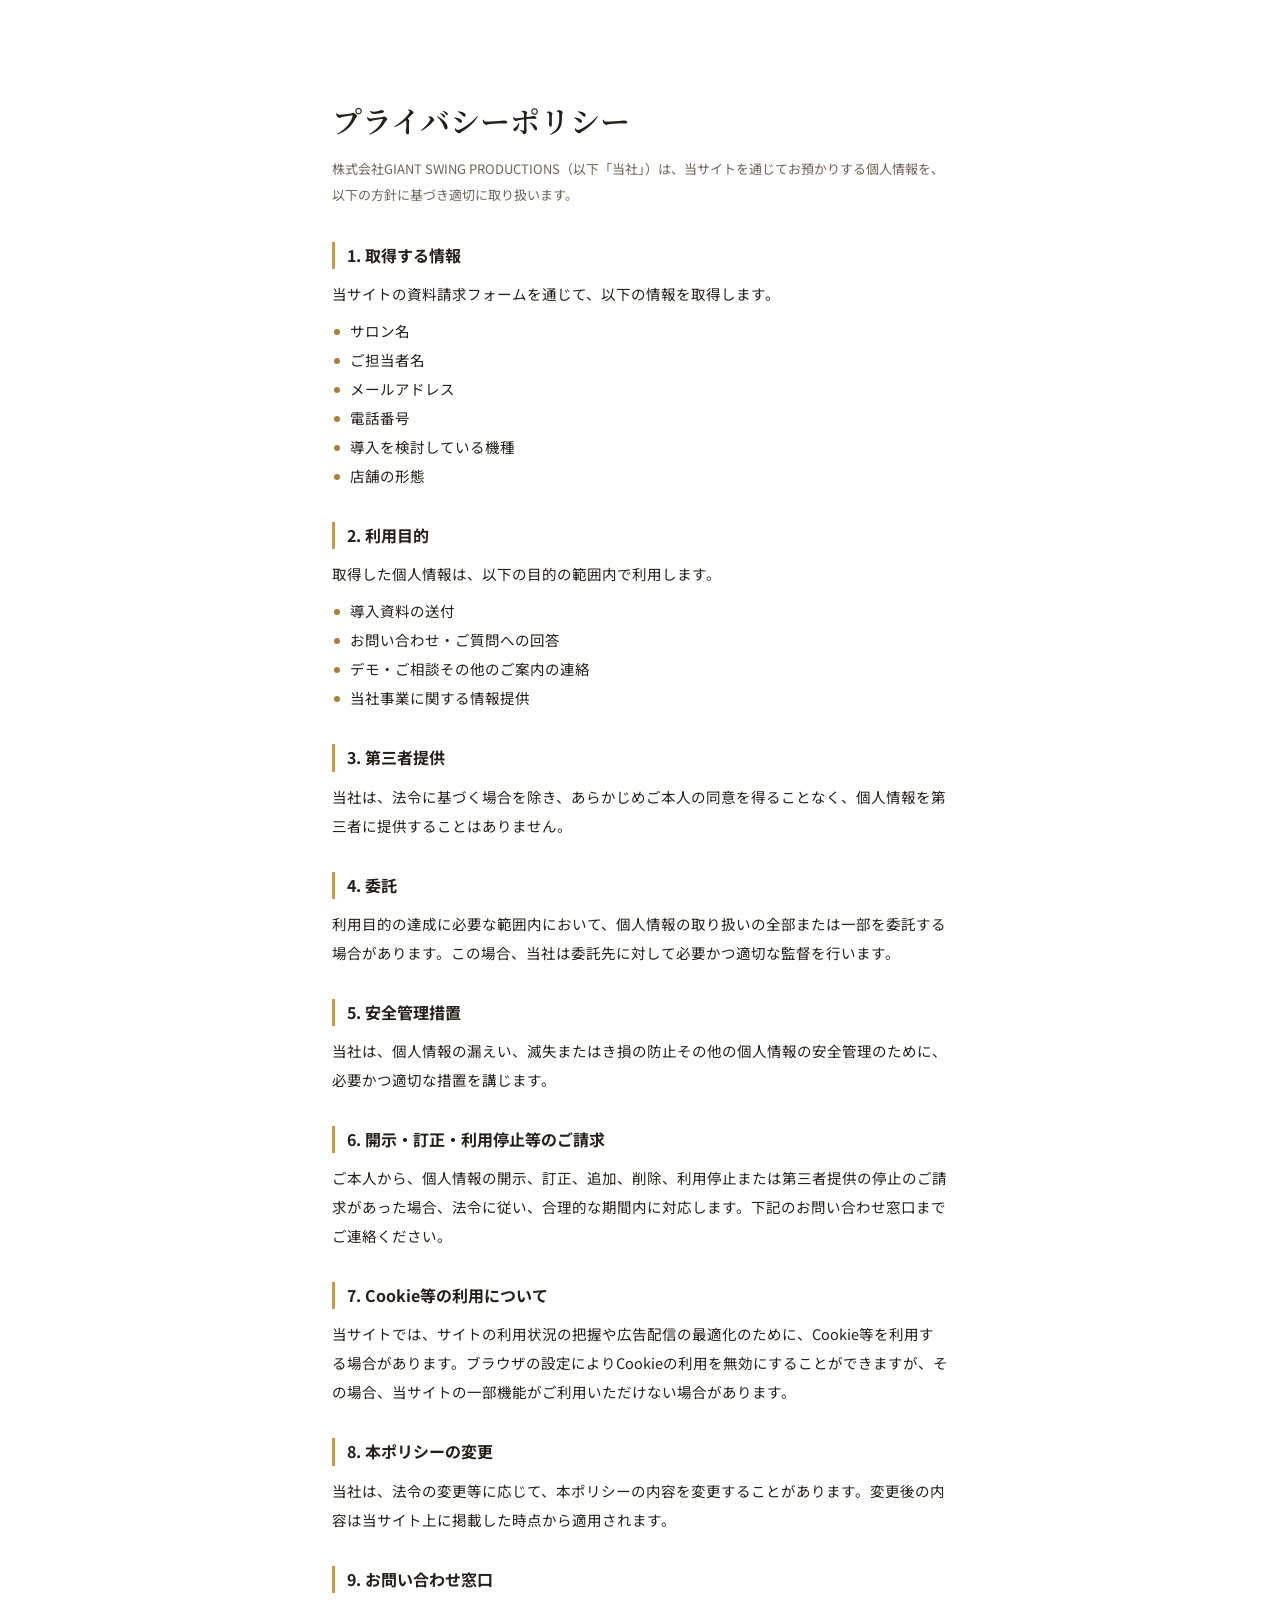
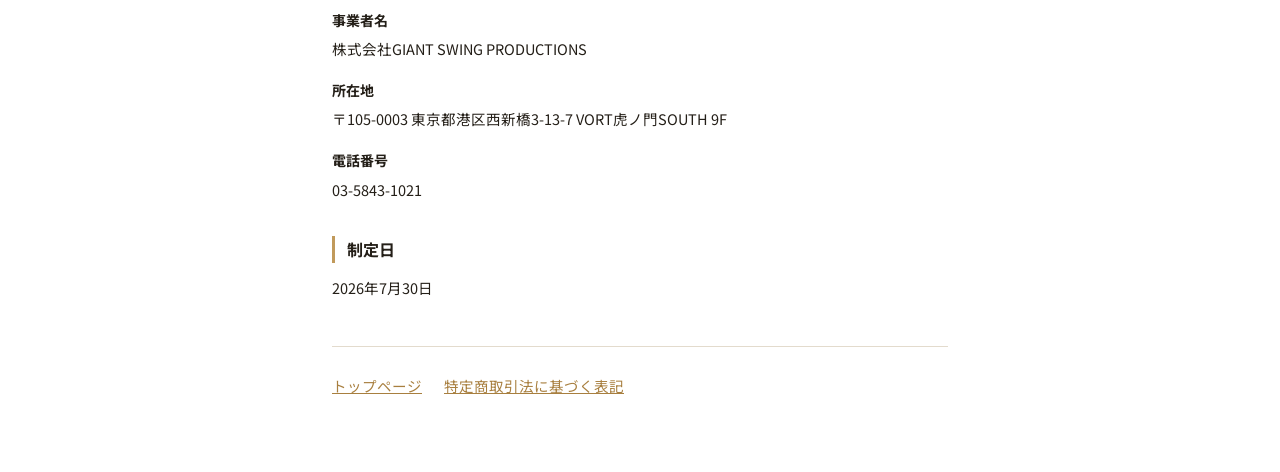
==== privacy.html @ 870376a2 "美容マシン0円レンタル 導入サロン募集LP 初版 - 最新フェイスマシン / FREEZEWAVE の2機種を1本のLPで紹介 - CTA: 資料請求フォーム(サロン名/担当者名/メール/電話/導入希" ====
<!DOCTYPE html>
<html lang="ja">
<head>
<meta charset="UTF-8">
<meta name="viewport" content="width=device-width, initial-scale=1.0">
<!-- Google Tag Manager -->
<script>(function(w,d,s,l,i){w[l]=w[l]||[];w[l].push({'gtm.start':
new Date().getTime(),event:'gtm.js'});var f=d.getElementsByTagName(s)[0],
j=d.createElement(s),dl=l!='dataLayer'?'&l='+l:'';j.async=true;j.src=
'https://www.googletagmanager.com/gtm.js?id='+i+dl;f.parentNode.insertBefore(j,f);
})(window,document,'script','dataLayer','GTM-NTWC288X');</script>
<!-- End Google Tag Manager -->
<title>プライバシーポリシー｜美容マシン 導入サロン募集</title>
<meta name="robots" content="noindex, nofollow">
<link rel="preconnect" href="https://fonts.googleapis.com">
<link rel="preconnect" href="https://fonts.gstatic.com" crossorigin>
<link href="https://fonts.googleapis.com/css2?family=Noto+Sans+JP:wght@400;500;700&family=Noto+Serif+JP:wght@500;600&display=swap" rel="stylesheet">
<link rel="stylesheet" href="css/style.css">
</head>
<body class="page-body">
<!-- Google Tag Manager (noscript) -->
<noscript><iframe src="https://www.googletagmanager.com/ns.html?id=GTM-NTWC288X"
height="0" width="0" style="display:none;visibility:hidden"></iframe></noscript>
<!-- End Google Tag Manager (noscript) -->

<main class="doc-page">
  <div class="container">
    <h1>プライバシーポリシー</h1>
    <p class="doc-page__note">株式会社GIANT SWING PRODUCTIONS（以下「当社」）は、当サイトを通じてお預かりする個人情報を、以下の方針に基づき適切に取り扱います。</p>

    <h2>1. 取得する情報</h2>
    <p>当サイトの資料請求フォームを通じて、以下の情報を取得します。</p>
    <ul>
      <li>サロン名</li>
      <li>ご担当者名</li>
      <li>メールアドレス</li>
      <li>電話番号</li>
      <li>導入を検討している機種</li>
      <li>店舗の形態</li>
    </ul>

    <h2>2. 利用目的</h2>
    <p>取得した個人情報は、以下の目的の範囲内で利用します。</p>
    <ul>
      <li>導入資料の送付</li>
      <li>お問い合わせ・ご質問への回答</li>
      <li>デモ・ご相談その他のご案内の連絡</li>
      <li>当社事業に関する情報提供</li>
    </ul>

    <h2>3. 第三者提供</h2>
    <p>当社は、法令に基づく場合を除き、あらかじめご本人の同意を得ることなく、個人情報を第三者に提供することはありません。</p>

    <h2>4. 委託</h2>
    <p>利用目的の達成に必要な範囲内において、個人情報の取り扱いの全部または一部を委託する場合があります。この場合、当社は委託先に対して必要かつ適切な監督を行います。</p>

    <h2>5. 安全管理措置</h2>
    <p>当社は、個人情報の漏えい、滅失またはき損の防止その他の個人情報の安全管理のために、必要かつ適切な措置を講じます。</p>

    <h2>6. 開示・訂正・利用停止等のご請求</h2>
    <p>ご本人から、個人情報の開示、訂正、追加、削除、利用停止または第三者提供の停止のご請求があった場合、法令に従い、合理的な期間内に対応します。下記のお問い合わせ窓口までご連絡ください。</p>

    <h2>7. Cookie等の利用について</h2>
    <p>当サイトでは、サイトの利用状況の把握や広告配信の最適化のために、Cookie等を利用する場合があります。ブラウザの設定によりCookieの利用を無効にすることができますが、その場合、当サイトの一部機能がご利用いただけない場合があります。</p>

    <h2>8. 本ポリシーの変更</h2>
    <p>当社は、法令の変更等に応じて、本ポリシーの内容を変更することがあります。変更後の内容は当サイト上に掲載した時点から適用されます。</p>

    <h2>9. お問い合わせ窓口</h2>
    <dl>
      <dt>事業者名</dt>
      <dd>株式会社GIANT SWING PRODUCTIONS</dd>
      <dt>所在地</dt>
      <dd>〒105-0003 東京都港区西新橋3-13-7 VORT虎ノ門SOUTH 9F</dd>
      <dt>電話番号</dt>
      <dd>03-5843-1021</dd>
    </dl>

    <h2>制定日</h2>
    <p>2026年7月30日</p>

    <p class="doc-links">
      <a href="index.html">トップページ</a>
      <a href="legal.html">特定商取引法に基づく表記</a>
    </p>
  </div>
</main>

</body>
</html>
---- css/style.css ----
/* ==========================================================
   OHAKO ビューティーリゾート 施設オーナー募集LP
   カラー: 黒(炭) × 木 × 金
   方針: 数字で煽らず、仕組み(プロセス)で信用を取る
   ========================================================== */
:root {
  --ink: #241f18;
  --ink-weak: #6d6458;
  --dark: #14110c;
  --dark-2: #1e1a13;
  --dark-3: #2a241a;
  --cream: #f6f1e8;
  --paper: #fbf9f5;
  --white: #ffffff;
  --gold: #c19a5b;
  --gold-light: #d9bc86;
  --gold-deep: #a87f3f;
  --line-green: #06c755;
  --line-green-dark: #05b34c;
  --serif: "Noto Serif JP", serif;
  --sans: "Noto Sans JP", sans-serif;
}

* { margin: 0; padding: 0; box-sizing: border-box; }
html { scroll-behavior: smooth; }
body {
  font-family: var(--sans);
  font-size: 16px;
  line-height: 1.95;
  color: var(--ink);
  background: var(--white);
  -webkit-font-smoothing: antialiased;
  overflow-x: hidden;
  padding-bottom: 78px; /* 追従CTA分 */
}
/* height:auto は必須。width/height属性を持つ画像が縦に引き伸ばされるのを防ぐ */
img { max-width: 100%; height: auto; display: block; }
a { color: inherit; text-decoration: none; }
ul, ol { list-style: none; }
table { border-collapse: collapse; width: 100%; }

.container { max-width: 660px; margin: 0 auto; padding: 0 22px; }
.container--wide { max-width: 1080px; }

/* 改行制御 */
.pc { display: none; }
.sp { display: inline; }

/* ---------- スクロールアニメーション ---------- */
.reveal {
  opacity: 0;
  transform: translateY(24px);
  transition: opacity .8s ease, transform .8s ease;
}
.reveal.is-visible { opacity: 1; transform: translateY(0); }
@media (prefers-reduced-motion: reduce) {
  .reveal { opacity: 1; transform: none; transition: none; }
  html { scroll-behavior: auto; }
}

/* ---------- 共通: セクション ---------- */
.sec { padding: 72px 0; background: var(--white); }
.sec--cream { background: var(--cream); }
.sec--paper { background: var(--paper); }
.sec--dark { background: var(--dark); color: #efe9df; }
.sec--dark2 { background: var(--dark-2); color: #efe9df; }

.sec__eyebrow {
  font-size: 11px;
  letter-spacing: .3em;
  color: var(--gold-deep);
  font-weight: 700;
  margin-bottom: 14px;
}
.sec--dark .sec__eyebrow,
.sec--dark2 .sec__eyebrow { color: var(--gold); }

.sec__title {
  font-family: var(--serif);
  font-size: 26px;
  font-weight: 600;
  line-height: 1.6;
  letter-spacing: .03em;
  margin-bottom: 28px;
}
.sec__title em { font-style: normal; color: var(--gold-deep); }
.sec--dark .sec__title em,
.sec--dark2 .sec__title em { color: var(--gold); }

.sec__lead { font-size: 16px; line-height: 2.05; margin-bottom: 26px; }
.sec__lead + .sec__lead { margin-top: -10px; }
.lead-strong { font-weight: 700; }

/* ==========================================================
   FV
   ========================================================== */
.fv {
  position: relative;
  min-height: 100svh;
  display: flex;
  align-items: center;
  padding: 72px 0 96px;
  background: #0d0b08;
  overflow: hidden;
}
.fv__bg {
  position: absolute; inset: 0;
  background: url("../img/fv-goemon-dusk.jpg") center/cover no-repeat;
  opacity: .62;
}
.fv__scrim {
  position: absolute; inset: 0;
  background:
    linear-gradient(180deg, rgba(10,8,6,.8) 0%, rgba(10,8,6,.42) 40%, rgba(10,8,6,.92) 100%);
}
.fv__inner { position: relative; z-index: 2; color: #fff; }

.fv__brand {
  font-size: 10.5px;
  letter-spacing: .22em;
  color: var(--gold);
  font-weight: 700;
  margin-bottom: 20px;
}
.fv__brand span {
  display: inline-block;
  border-left: 1px solid rgba(193,154,91,.5);
  margin-left: 10px;
  padding-left: 10px;
  color: #e8e0d3;
  letter-spacing: .18em;
}
.fv__catch {
  font-family: var(--serif);
  font-size: 25px;
  font-weight: 600;
  line-height: 1.62;
  letter-spacing: 0;
  text-shadow: 0 2px 18px rgba(0,0,0,.55);
}
.fv__catch span { display: block; }
.fv__zero {
  margin-top: 16px;
  font-family: var(--serif);
  font-size: 21px;
  font-weight: 600;
  line-height: 1.62;
  letter-spacing: 0;
  color: var(--gold);
  text-shadow: 0 2px 18px rgba(0,0,0,.55);
}
.fv__zero strong { font-size: 1.26em; letter-spacing: .01em; }
.fv__sub {
  margin-top: 18px;
  padding-top: 18px;
  border-top: 1px solid rgba(255,255,255,.22);
  font-size: 16px;
  font-weight: 700;
  line-height: 1.8;
}
.fv__badges {
  display: flex;
  flex-wrap: wrap;
  gap: 7px;
  margin-top: 18px;
}
.fv__badges li {
  font-size: 11.5px;
  letter-spacing: .02em;
  padding: 6px 12px;
  border: 1px solid rgba(193,154,91,.55);
  border-radius: 999px;
  color: #f0e8da;
  background: rgba(0,0,0,.28);
}
.fv__cta { margin-top: 24px; }

/* ==========================================================
   CTAボタン
   ========================================================== */
.cta-btn {
  display: block;
  width: 100%;
  max-width: 460px;
  margin: 0 auto;
  padding: 19px 20px;
  border: none;
  border-radius: 6px;
  background: linear-gradient(135deg, #c9a266 0%, #a87f3f 100%);
  color: #fff;
  font-family: var(--sans);
  font-size: 17px;
  font-weight: 700;
  line-height: 1.5;
  letter-spacing: .04em;
  text-align: center;
  cursor: pointer;
  box-shadow: 0 8px 22px rgba(0,0,0,.28);
  transition: transform .2s ease, box-shadow .2s ease;
}
.cta-btn:hover { transform: translateY(-2px); box-shadow: 0 12px 28px rgba(0,0,0,.34); }
.cta-btn__note {
  display: block;
  margin-top: 8px;
  font-size: 12px;
  font-weight: 500;
  letter-spacing: .02em;
  opacity: .92;
}
.cta-caption {
  max-width: 460px;
  margin: 12px auto 0;
  font-size: 12.5px;
  line-height: 1.8;
  text-align: center;
  color: var(--ink-weak);
}
.sec--dark .cta-caption,
.sec--dark2 .cta-caption,
.fv .cta-caption { color: #c8bfb0; }

/* ---------- 追従CTA ---------- */
.sticky-cta {
  position: fixed;
  left: 0; right: 0; bottom: 0;
  z-index: 90;
  background: rgba(20,17,12,.96);
  border-top: 1px solid rgba(193,154,91,.4);
  padding: 10px 16px 12px;
  backdrop-filter: blur(6px);
}
.sticky-cta__text {
  font-size: 11.5px;
  letter-spacing: .04em;
  text-align: center;
  color: var(--gold);
  margin-bottom: 7px;
  font-weight: 700;
}
.sticky-cta .cta-btn { padding: 14px 16px; font-size: 15.5px; max-width: 420px; }

/* ==========================================================
   Sec.2 事業概要
   ========================================================== */
.ov__title {
  font-family: var(--serif);
  font-size: 32px;
  font-weight: 600;
  line-height: 1.5;
  letter-spacing: 0;
  margin-bottom: 18px;
}
.ov__title em { font-style: normal; color: var(--gold-deep); }
.ov__lead {
  font-size: 16px;
  line-height: 2;
  margin-bottom: 30px;
}
.ov__lead strong {
  font-weight: 700;
  box-shadow: inset 0 -.5em 0 rgba(193,154,91,.26);
}

/* 収益2本立ての図解 */
.ov__revenue {
  display: grid;
  grid-template-columns: 1fr;
  gap: 0;
  margin-bottom: 30px;
}
.ov__rev {
  background: var(--white);
  border: 1px solid rgba(193,154,91,.45);
  border-radius: 8px;
  padding: 22px 20px;
  text-align: center;
}
.ov__rev-tag {
  display: inline-block;
  font-size: 10.5px;
  font-weight: 700;
  letter-spacing: .18em;
  color: #fff;
  background: var(--gold-deep);
  border-radius: 3px;
  padding: 3px 10px;
  margin-bottom: 12px;
}
.ov__rev-name {
  font-family: var(--serif);
  font-size: 27px;
  font-weight: 600;
  line-height: 1.35;
  margin-bottom: 6px;
}
.ov__rev-desc { font-size: 13.5px; line-height: 1.75; color: var(--ink-weak); }
.ov__plus {
  font-size: 26px;
  font-weight: 700;
  color: var(--gold-deep);
  text-align: center;
  line-height: 1;
  padding: 12px 0;
}

/* 設備タグ */
.ov__spec {
  background: var(--dark-2);
  color: #f2ece2;
  border-radius: 8px;
  padding: 24px 20px;
}
.ov__spec-ttl {
  font-size: 15.5px;
  font-weight: 700;
  line-height: 1.75;
  text-align: center;
  margin-bottom: 16px;
}
.ov__tags {
  display: flex;
  flex-wrap: wrap;
  justify-content: center;
  gap: 8px;
}
.ov__tags li {
  font-size: 13.5px;
  font-weight: 700;
  letter-spacing: .02em;
  padding: 8px 14px;
  border: 1px solid rgba(193,154,91,.5);
  border-radius: 999px;
  color: #f6efe3;
}

.intro__figure { margin: 30px 0; border-radius: 8px; overflow: hidden; }

.ov__punch {
  font-family: var(--serif);
  font-size: 24px;
  font-weight: 600;
  line-height: 1.6;
  text-align: center;
  padding: 28px 18px;
  background: var(--dark);
  color: #fff;
  border-radius: 8px;
}
.ov__punch em { font-style: normal; color: var(--gold); }

/* ==========================================================
   Sec.3 施設
   ========================================================== */
.facility__grid {
  display: grid;
  grid-template-columns: 1fr;
  gap: 16px;
  margin-top: 30px;
}
.fcard {
  background: var(--dark-2);
  border: 1px solid rgba(193,154,91,.26);
  border-radius: 8px;
  overflow: hidden;
}
/* 素材はすべて 3:2。同じ比率で並べれば切り抜きゼロで揃う */
.fcard__img { aspect-ratio: 3 / 2; object-fit: cover; width: 100%; height: auto; }
.fcard__ph {
  aspect-ratio: 3 / 2;
  width: 100%;
  display: flex;
  flex-direction: column;
  align-items: center;
  justify-content: center;
  gap: 4px;
  background:
    radial-gradient(120% 90% at 50% 30%, rgba(126,166,196,.28) 0%, rgba(20,17,12,0) 62%),
    linear-gradient(160deg, #1b2a33 0%, #12100b 100%);
  border-bottom: 1px solid rgba(193,154,91,.2);
}
.fcard__ph span {
  font-size: 11px;
  letter-spacing: .3em;
  color: #93b3c6;
  font-weight: 700;
}
.fcard__ph strong {
  font-family: var(--serif);
  font-size: 40px;
  font-weight: 600;
  line-height: 1;
  color: #cfe3ef;
}
.fcard__body { padding: 18px 18px 22px; }
.fcard__name {
  font-family: var(--serif);
  font-size: 19px;
  font-weight: 600;
  color: var(--gold);
  margin-bottom: 8px;
}
.fcard__desc { font-size: 14px; line-height: 1.9; color: #cfc7b9; }

.machines { margin-top: 44px; }
.machines__title {
  font-family: var(--serif);
  font-size: 20px;
  font-weight: 600;
  margin-bottom: 6px;
}
.machines__note { font-size: 13px; color: #b5ac9d; margin-bottom: 22px; }
.machines__grid { display: grid; grid-template-columns: repeat(3, 1fr); gap: 12px; }
.mcard {
  background: rgba(255,255,255,.05);
  border: 1px solid rgba(193,154,91,.24);
  border-radius: 8px;
  padding: 12px 10px 16px;
  text-align: center;
}
.mcard img {
  width: 100%;
  aspect-ratio: 1 / 1;
  object-fit: contain;
  background: #fff;
  border-radius: 5px;
  padding: 6px;
  margin-bottom: 10px;
}
.mcard__name { font-size: 13px; font-weight: 700; color: var(--gold); line-height: 1.55; margin-bottom: 6px; }
.mcard__desc { font-size: 11.5px; line-height: 1.75; color: #c3bbad; }

/* ==========================================================
   Sec.4 収益の考え方
   ========================================================== */
.quote-block {
  border-left: 3px solid var(--gold);
  padding: 4px 0 4px 18px;
  margin-bottom: 32px;
  font-size: 16.5px;
  font-weight: 700;
  line-height: 2.05;
}
.cmp-table { font-size: 14px; margin-bottom: 26px; }
.cmp-table th, .cmp-table td {
  border: 1px solid #e1d9cb;
  padding: 13px 12px;
  text-align: left;
  line-height: 1.75;
  vertical-align: top;
}
.cmp-table thead th {
  background: var(--dark-2);
  color: #f2ece2;
  font-size: 13px;
  font-weight: 700;
  text-align: center;
}
.cmp-table thead th.is-ohako { background: var(--gold-deep); }
.cmp-table tbody th {
  background: var(--cream);
  font-size: 13px;
  font-weight: 700;
  width: 26%;
  white-space: nowrap;
}
.cmp-table td.is-ohako { background: #fbf5ea; font-weight: 700; }
.cmp-table td.is-ohako strong { color: var(--gold-deep); }

/* ==========================================================
   Sec.5 固定運営費0円の仕組み
   ========================================================== */
.zero__headline {
  font-family: var(--serif);
  font-size: 23px;
  font-weight: 600;
  line-height: 1.75;
  margin-bottom: 20px;
}
.zero__headline em { font-style: normal; color: var(--gold); }
.zero__lead { font-size: 16px; line-height: 2.05; color: #ddd5c8; margin-bottom: 36px; }

.flow3 { display: grid; gap: 0; margin-bottom: 30px; }
.flow3__step {
  background: rgba(255,255,255,.06);
  border: 1px solid rgba(193,154,91,.32);
  border-radius: 8px;
  padding: 26px 22px;
}
.flow3__step--key {
  background: rgba(193,154,91,.13);
  border-color: var(--gold);
  box-shadow: 0 0 0 1px rgba(193,154,91,.45);
}
.flow3__num {
  display: inline-block;
  min-width: 36px;
  height: 36px;
  line-height: 36px;
  border-radius: 50%;
  background: var(--gold-deep);
  color: #fff;
  font-size: 16px;
  font-weight: 700;
  text-align: center;
  margin-bottom: 14px;
}
.flow3__step--key .flow3__num { background: var(--gold); color: #201b14; }
.flow3__name {
  font-family: var(--sans);
  font-size: 22px;
  font-weight: 700;
  color: #fff;
  line-height: 1.5;
  letter-spacing: 0;
  margin-bottom: 12px;
}
.flow3__name em { font-style: normal; color: var(--gold); }
.flow3__name strong {
  display: inline-block;
  font-family: var(--serif);
  font-size: 1.75em;
  font-weight: 600;
  line-height: 1.25;
  color: var(--gold);
  margin-top: 2px;
}
.flow3__desc { font-size: 15px; line-height: 1.95; color: #d5cec1; }
.flow3__arrow {
  justify-self: center;
  width: 0; height: 0;
  border-left: 9px solid transparent;
  border-right: 9px solid transparent;
  border-top: 12px solid rgba(193,154,91,.6);
  margin: 14px 0;
}
.zero__after {
  font-size: 15.5px;
  line-height: 2.05;
  color: #ddd5c8;
  padding-top: 26px;
  border-top: 1px solid rgba(255,255,255,.16);
}
.notice {
  margin-top: 22px;
  padding: 15px 16px;
  border: 1px dashed rgba(193,154,91,.55);
  border-radius: 6px;
  font-size: 12.5px;
  line-height: 1.85;
  color: #bdb4a5;
}
.sec--cream .notice, .sec--paper .notice, .sec:not(.sec--dark):not(.sec--dark2) .notice {
  color: var(--ink-weak);
  border-color: rgba(168,127,63,.5);
}

/* ==========================================================
   Sec.6 委託できる実務
   ========================================================== */
.tasks__grid {
  display: grid;
  grid-template-columns: repeat(2, 1fr);
  gap: 12px;
  margin: 30px 0 28px;
}
.task {
  background: var(--white);
  border: 1px solid #e3dbcd;
  border-radius: 8px;
  padding: 18px 15px;
}
.task__num {
  font-size: 11px;
  font-weight: 700;
  letter-spacing: .12em;
  color: var(--gold-deep);
  margin-bottom: 8px;
}
.task__name { font-size: 15.5px; font-weight: 700; line-height: 1.6; margin-bottom: 6px; }
.task__desc { font-size: 12.5px; line-height: 1.8; color: var(--ink-weak); }
.tasks__close {
  font-size: 16px;
  line-height: 2.05;
  font-weight: 700;
  padding: 22px 20px;
  background: var(--dark-2);
  color: #f0eae0;
  border-radius: 8px;
}
.tasks__close span { color: var(--gold); }

/* ==========================================================
   Sec.7 こんな方に
   ========================================================== */
.target__figure { margin-bottom: 30px; border-radius: 8px; overflow: hidden; }
.target__list { display: grid; gap: 14px; margin-bottom: 34px; }
.target__item {
  border-left: 3px solid var(--gold);
  background: var(--paper);
  border-radius: 0 8px 8px 0;
  padding: 18px 18px 18px 20px;
}
.target__ttl {
  font-family: var(--serif);
  font-size: 18px;
  font-weight: 600;
  line-height: 1.6;
  margin-bottom: 6px;
}
.target__txt { font-size: 14px; line-height: 1.9; color: var(--ink-weak); }
.target__punch {
  font-family: var(--serif);
  font-size: 22px;
  font-weight: 600;
  line-height: 1.7;
  text-align: center;
  padding: 30px 18px;
  background: var(--dark);
  color: #fff;
  border-radius: 8px;
  margin-bottom: 34px;
}
.target__punch em { font-style: normal; color: var(--gold); }

/* ==========================================================
   Sec.8 運営会社
   ========================================================== */
.why-us {
  background: var(--white);
  border: 1px solid #e3dbcd;
  border-radius: 8px;
  padding: 24px 20px;
  margin-bottom: 34px;
  font-size: 15.5px;
  line-height: 2.05;
}
.why-us strong { color: var(--gold-deep); }

.history { position: relative; padding-left: 20px; margin-bottom: 36px; }
.history::before {
  content: "";
  position: absolute;
  left: 4px; top: 8px; bottom: 8px;
  width: 1px;
  background: rgba(168,127,63,.4);
}
.history__item { position: relative; padding-bottom: 24px; }
.history__item:last-child { padding-bottom: 0; }
.history__item::before {
  content: "";
  position: absolute;
  left: -20px; top: 9px;
  width: 9px; height: 9px;
  border-radius: 50%;
  background: var(--gold-deep);
}
.history__year { font-size: 13px; font-weight: 700; color: var(--gold-deep); letter-spacing: .06em; margin-bottom: 4px; }
.history__txt { font-size: 14.5px; line-height: 1.9; }

.company-table { font-size: 14px; }
.company-table th, .company-table td {
  border-bottom: 1px solid #e3dbcd;
  padding: 13px 4px;
  text-align: left;
  line-height: 1.8;
  vertical-align: top;
}
.company-table th { width: 30%; font-weight: 700; color: var(--ink-weak); white-space: nowrap; }

/* ==========================================================
   Sec.9 流れ
   ========================================================== */
.steps { counter-reset: st; display: grid; gap: 12px; margin-bottom: 26px; }
.step {
  display: grid;
  grid-template-columns: 44px 1fr;
  gap: 14px;
  align-items: start;
  background: var(--paper);
  border: 1px solid #e6dece;
  border-radius: 8px;
  padding: 18px 16px;
}
.step__num {
  width: 34px; height: 34px; line-height: 34px;
  border-radius: 50%;
  background: var(--dark-2);
  color: var(--gold);
  font-size: 14px;
  font-weight: 700;
  text-align: center;
}
.step__ttl { font-size: 16px; font-weight: 700; line-height: 1.6; margin-bottom: 4px; }
.step__txt { font-size: 13.5px; line-height: 1.85; color: var(--ink-weak); }
.steps__close { font-size: 15px; line-height: 2; }

/* ==========================================================
   Sec.10 資料の中身
   ========================================================== */
.doc__grid { display: grid; gap: 14px; margin: 30px 0 26px; }
.doc {
  background: rgba(255,255,255,.05);
  border: 1px solid rgba(193,154,91,.3);
  border-radius: 8px;
  padding: 22px 20px;
}
.doc__num {
  font-family: var(--serif);
  font-size: 26px;
  font-weight: 600;
  color: var(--gold);
  line-height: 1;
  margin-bottom: 10px;
}
.doc__ttl { font-size: 17px; font-weight: 700; margin-bottom: 6px; }
.doc__txt { font-size: 13.5px; line-height: 1.9; color: #c9c1b3; }
.doc__after { font-size: 14.5px; line-height: 2; color: #ddd5c8; margin-bottom: 28px; }

/* ==========================================================
   Sec.11 FAQ
   ========================================================== */
.faq { display: grid; gap: 10px; }
.faq__item {
  background: var(--white);
  border: 1px solid #e3dbcd;
  border-radius: 8px;
  overflow: hidden;
}
.faq__q {
  display: flex;
  gap: 12px;
  align-items: flex-start;
  padding: 17px 46px 17px 17px;
  font-size: 15px;
  font-weight: 700;
  line-height: 1.75;
  cursor: pointer;
  position: relative;
  list-style: none;
}
.faq__q::-webkit-details-marker { display: none; }
.faq__q::before {
  content: "Q";
  font-family: var(--serif);
  font-size: 15px;
  color: var(--gold-deep);
  flex: 0 0 auto;
}
.faq__q::after {
  content: "";
  position: absolute;
  right: 20px; top: 50%;
  width: 9px; height: 9px;
  margin-top: -6px;
  border-right: 2px solid var(--gold-deep);
  border-bottom: 2px solid var(--gold-deep);
  transform: rotate(45deg);
  transition: transform .25s ease;
}
.faq__item[open] .faq__q::after { transform: rotate(-135deg); margin-top: -2px; }
.faq__a {
  display: flex;
  gap: 12px;
  align-items: flex-start;
  padding: 0 17px 20px;
  font-size: 14px;
  line-height: 1.95;
  color: var(--ink-weak);
}
.faq__a::before {
  content: "A";
  font-family: var(--serif);
  font-size: 15px;
  color: var(--ink-weak);
  flex: 0 0 auto;
}

/* ==========================================================
   Sec.12 最終CTA + フォーム
   ========================================================== */
.final { position: relative; overflow: hidden; }
.final__bg {
  position: absolute; inset: 0;
  background: url("../img/closing-fire.jpg") center/cover no-repeat;
  opacity: .12;
}
.final::after {
  content: "";
  position: absolute; inset: 0;
  background: linear-gradient(180deg, rgba(20,17,12,.55) 0%, rgba(20,17,12,.82) 55%, rgba(20,17,12,.94) 100%);
  z-index: 1;
}
.final__inner { position: relative; z-index: 2; }
.final__punch {
  font-family: var(--serif);
  font-size: 24px;
  font-weight: 600;
  line-height: 1.7;
  text-align: center;
  margin-bottom: 22px;
}
.final__punch em { font-style: normal; color: var(--gold); }
.final__lead { font-size: 15.5px; line-height: 2.05; text-align: center; color: #ddd5c8; margin-bottom: 34px; }
.final__lead strong { color: #fff; }

.form {
  background: rgba(255,255,255,.055);
  border: 1px solid rgba(193,154,91,.34);
  border-radius: 10px;
  padding: 26px 20px 28px;
}
.form__row { margin-bottom: 20px; }
.form__label {
  display: block;
  font-size: 13.5px;
  font-weight: 700;
  letter-spacing: .04em;
  margin-bottom: 8px;
  color: #f0eae0;
}
.form__req, .form__any {
  display: inline-block;
  font-size: 10.5px;
  font-weight: 700;
  letter-spacing: .06em;
  padding: 2px 7px;
  border-radius: 3px;
  margin-left: 8px;
  vertical-align: 2px;
}
.form__req { background: #b1402f; color: #fff; }
.form__any { background: rgba(255,255,255,.16); color: #ddd5c8; }

.form input[type="text"],
.form input[type="email"],
.form input[type="tel"],
.form select,
.form textarea {
  width: 100%;
  padding: 13px 14px;
  border: 1px solid rgba(255,255,255,.26);
  border-radius: 5px;
  background: rgba(255,255,255,.94);
  color: var(--ink);
  font-family: var(--sans);
  font-size: 16px; /* iOSのズーム防止 */
  line-height: 1.6;
}
.form textarea { min-height: 108px; resize: vertical; }
.form select { appearance: none; background-image: none; }
.form input:focus, .form select:focus, .form textarea:focus {
  outline: 2px solid var(--gold);
  outline-offset: 1px;
}
.form__hp { position: absolute; left: -9999px; width: 1px; height: 1px; overflow: hidden; }

.form__fieldset { border: none; padding: 0; margin-bottom: 20px; min-width: 0; }
.form__fieldset .form__label { padding: 0; }
.form__radios { display: grid; grid-template-columns: repeat(2, 1fr); gap: 10px; }
.form__radio {
  display: flex;
  align-items: center;
  gap: 9px;
  padding: 13px 14px;
  border: 1px solid rgba(255,255,255,.26);
  border-radius: 5px;
  background: rgba(255,255,255,.94);
  color: var(--ink);
  font-size: 15px;
  font-weight: 700;
  cursor: pointer;
}
.form__radio input {
  width: 18px; height: 18px;
  flex: 0 0 auto;
  accent-color: var(--gold-deep);
  margin: 0;
}
.form__radio:has(input:checked) {
  border-color: var(--gold);
  box-shadow: 0 0 0 2px rgba(193,154,91,.55);
}
.form__radio:focus-within { outline: 2px solid var(--gold); outline-offset: 1px; }

.form__agree {
  display: flex;
  gap: 10px;
  align-items: flex-start;
  font-size: 13.5px;
  line-height: 1.8;
  color: #ddd5c8;
  margin-bottom: 22px;
}
.form__agree input { margin-top: 6px; width: 17px; height: 17px; flex: 0 0 auto; accent-color: var(--gold-deep); }
.form__agree a { color: var(--gold); text-decoration: underline; }

/* ==========================================================
   フッター
   ========================================================== */
.footer { background: #0e0c08; color: #a79e8f; padding: 44px 0 34px; }
.footer__brand {
  font-family: var(--serif);
  font-size: 17px;
  letter-spacing: .12em;
  color: var(--gold);
  margin-bottom: 6px;
}
.footer__co { font-size: 13.5px; line-height: 1.9; color: #cfc7b9; margin-bottom: 20px; }
.footer__notes { font-size: 11.5px; line-height: 1.9; margin-bottom: 22px; }
.footer__notes p + p { margin-top: 6px; }
.footer__links {
  display: flex;
  flex-wrap: wrap;
  gap: 8px 20px;
  font-size: 12.5px;
  margin-bottom: 16px;
}
.footer__links a { text-decoration: underline; }
.footer__copy { font-size: 11px; letter-spacing: .06em; color: #7d7568; }

/* ==========================================================
   サンクスページ / 汎用ページ
   ========================================================== */
.page-body { padding-bottom: 0; }
.page-main {
  min-height: 100svh;
  display: flex;
  align-items: center;
  padding: 60px 0;
  background: var(--dark);
  color: #efe9df;
}
.thanks__mark {
  width: 58px; height: 58px;
  margin: 0 auto 24px;
  border: 2px solid var(--gold);
  border-radius: 50%;
  position: relative;
}
.thanks__mark::after {
  content: "";
  position: absolute;
  left: 19px; top: 14px;
  width: 14px; height: 26px;
  border-right: 2px solid var(--gold);
  border-bottom: 2px solid var(--gold);
  transform: rotate(42deg);
}
.thanks__title {
  font-family: var(--serif);
  font-size: 25px;
  font-weight: 600;
  line-height: 1.65;
  text-align: center;
  margin-bottom: 20px;
}
.thanks__lead {
  font-size: 15px;
  line-height: 2.05;
  text-align: center;
  color: #ddd5c8;
  margin-bottom: 38px;
}
.line-box {
  background: rgba(255,255,255,.055);
  border: 1px solid rgba(6,199,85,.45);
  border-radius: 10px;
  padding: 26px 20px 28px;
  margin-bottom: 32px;
}
.line-box__ttl {
  font-family: var(--serif);
  font-size: 20px;
  font-weight: 600;
  line-height: 1.65;
  text-align: center;
  margin-bottom: 18px;
}
.line-box__list { display: grid; gap: 10px; margin-bottom: 24px; }
.line-box__list li {
  position: relative;
  padding-left: 20px;
  font-size: 14px;
  line-height: 1.85;
  color: #ddd5c8;
}
.line-box__list li::before {
  content: "";
  position: absolute;
  left: 2px; top: 11px;
  width: 7px; height: 7px;
  border-radius: 50%;
  background: var(--line-green);
}
.cta-btn--line {
  background: linear-gradient(135deg, var(--line-green) 0%, var(--line-green-dark) 100%);
}
.thanks__next {
  border-top: 1px solid rgba(255,255,255,.16);
  padding-top: 28px;
  font-size: 14.5px;
  line-height: 2;
  color: #cdc5b7;
  text-align: center;
}
.thanks__back {
  display: flex;
  flex-wrap: wrap;
  justify-content: center;
  gap: 8px 18px;
  margin-top: 32px;
  font-size: 13.5px;
}
.thanks__back a { color: var(--gold); text-decoration: underline; }

/* 汎用テキストページ(privacy等) */
.doc-page { background: var(--white); color: var(--ink); padding: 96px 0 72px; }
.doc-page h1 {
  font-family: var(--serif);
  font-size: 25px;
  font-weight: 600;
  line-height: 1.6;
  margin-bottom: 12px;
}
.doc-page .doc-page__note { font-size: 13px; color: var(--ink-weak); margin-bottom: 34px; }
.doc-page h2 {
  font-size: 16px;
  font-weight: 700;
  line-height: 1.7;
  margin: 32px 0 10px;
  padding-left: 12px;
  border-left: 3px solid var(--gold);
}
.doc-page p, .doc-page li { font-size: 14.5px; line-height: 2; }
.doc-page ul { margin: 8px 0 0 0; }
.doc-page li { position: relative; padding-left: 18px; }
.doc-page li::before {
  content: "";
  position: absolute;
  left: 2px; top: 13px;
  width: 6px; height: 6px;
  border-radius: 50%;
  background: var(--gold-deep);
}
.doc-page dl { margin-top: 8px; }
.doc-page dt { font-size: 14px; font-weight: 700; margin-top: 14px; }
.doc-page dd { font-size: 14.5px; line-height: 2; }
.doc-page a { color: var(--gold-deep); text-decoration: underline; }
.doc-links {
  display: flex;
  flex-wrap: wrap;
  gap: 10px 22px;
  margin-top: 44px;
  padding-top: 24px;
  border-top: 1px solid #e3dbcd;
  font-size: 13.5px;
}

/* ==========================================================
   タブレット / PC
   ========================================================== */
@media (min-width: 768px) {
  body { font-size: 17px; padding-bottom: 84px; }
  .pc { display: inline; }
  .sp { display: none; }
  .sec { padding: 100px 0; }
  .sec__title { font-size: 33px; margin-bottom: 34px; }
  .sec__lead { font-size: 17px; }

  .fv { padding: 130px 0 96px; }
  .fv__catch { font-size: 46px; }
  .fv__zero { font-size: 34px; margin-top: 26px; }
  .fv__sub { font-size: 20px; margin-top: 30px; padding-top: 26px; }
  .fv__badges li { font-size: 13px; padding: 8px 15px; }
  .fv__cta { margin-top: 38px; }
  .cta-btn { font-size: 18px; padding: 21px 24px; }

  .facility__grid { grid-template-columns: repeat(2, 1fr); gap: 20px; }
  .fcard__name { font-size: 20px; }
  .fcard__desc { font-size: 14.5px; }
  .machines__grid { gap: 18px; }
  .mcard__name { font-size: 14.5px; }
  .mcard__desc { font-size: 12.5px; }

  .ov__title { font-size: 46px; margin-bottom: 22px; }
  .ov__lead { font-size: 19px; margin-bottom: 40px; }
  .ov__revenue { grid-template-columns: 1fr 70px 1fr; align-items: stretch; margin-bottom: 40px; }
  .ov__rev { padding: 34px 26px; display: flex; flex-direction: column; justify-content: center; }
  .ov__rev-name { font-size: 34px; }
  .ov__rev-desc { font-size: 15px; }
  .ov__plus { font-size: 34px; align-self: center; padding: 0; }
  .ov__spec { padding: 32px 28px; }
  .ov__spec-ttl { font-size: 18px; margin-bottom: 20px; }
  .ov__tags li { font-size: 15px; padding: 9px 18px; }
  .ov__punch { font-size: 34px; padding: 40px 24px; }

  .quote-block { font-size: 19px; }
  .cmp-table { font-size: 15px; }
  .cmp-table th, .cmp-table td { padding: 16px 15px; }

  .zero__headline { font-size: 30px; }
  .flow3__step { padding: 32px 26px; }
  .flow3__name { font-size: 25px; }
  .flow3__desc { font-size: 15.5px; }

  .tasks__grid { grid-template-columns: repeat(3, 1fr); gap: 16px; }
  .tasks__close { font-size: 18px; padding: 28px 26px; }

  .target__list { grid-template-columns: repeat(3, 1fr); gap: 18px; }
  .target__ttl { font-size: 19px; }
  .target__punch { font-size: 30px; padding: 40px 24px; }

  .doc__grid { grid-template-columns: repeat(3, 1fr); gap: 18px; }
  .final__punch { font-size: 32px; }
  .form { padding: 36px 34px 38px; }

  .thanks__title { font-size: 30px; }
  .line-box { padding: 34px 30px 36px; }
  .line-box__ttl { font-size: 23px; }
  .doc-page h1 { font-size: 30px; }
}

@media (min-width: 1024px) {
  .fv__catch { font-size: 54px; }
  .fv__zero { font-size: 38px; }
  .sec__title { font-size: 36px; }

  /* 3ステップの横並びは十分な幅が確保できる1024px以上から */
  .flow3 { grid-template-columns: 1fr 34px 1fr 34px 1fr; align-items: stretch; }
  .flow3__arrow {
    align-self: center;
    margin: 0;
    border-left: 13px solid rgba(193,154,91,.6);
    border-right: none;
    border-top: 10px solid transparent;
    border-bottom: 10px solid transparent;
  }
}

/* ---------- サンクスページ: 日程調整ブロック(LINEブロックから変更 2026-09-11) ---------- */
.line-box--booking { border-color: rgba(193,154,91,.6); }
.booking-box__eyebrow {
  font-size: 11px;
  letter-spacing: .3em;
  color: var(--gold);
  font-weight: 700;
  text-align: center;
  margin-bottom: 12px;
}
.booking-box__note {
  margin-top: 14px;
  font-size: 12.5px;
  line-height: 1.8;
  text-align: center;
  color: #b9b0a1;
}
.line-box--booking .line-box__list li::before { background: var(--gold); }

/* ==========================================================
   美容マシン0円レンタルLP 追加スタイル
   ========================================================== */

/* ---------- FV（製品写真型：背景写真なし） ---------- */
.fv--product { background: radial-gradient(120% 80% at 50% 0%, #2a241a 0%, #0d0b08 70%); padding: 64px 0 84px; min-height: auto; }
.fv__scrim--flat { background: none; }
.fv--product .fv__catch { font-size: 30px; }
.fv--product .fv__catch em { font-style: normal; color: var(--gold); font-size: 1.35em; }
.fv--product .fv__sub strong { color: var(--gold); }
.fv__products { display: grid; grid-template-columns: 1fr 1fr; gap: 12px; margin-top: 24px; }
.fv__product { background: rgba(255,255,255,.06); border: 1px solid rgba(193,154,91,.35); border-radius: 10px; padding: 12px; text-align: center; }
.fv__product img { width: 100%; height: 150px; object-fit: contain; display: block; margin: 0 auto 8px; }
.fv__product figcaption { font-size: 12px; font-weight: 700; letter-spacing: .04em; color: #e8e0d3; }

/* ---------- 悩み ---------- */
.worry { display: grid; gap: 10px; margin-bottom: 26px; }
.worry li { position: relative; padding: 14px 16px 14px 42px; background: var(--white); border: 1px solid #e3dbcd; border-radius: 6px; font-size: 15.5px; font-weight: 700; line-height: 1.7; }
.worry li::before { content: ""; position: absolute; left: 16px; top: 50%; width: 14px; height: 2px; background: #b1402f; transform: translateY(-50%); }

/* ---------- 比較表の補助 ---------- */
.cmp-bad { color: #b1402f; font-weight: 700; }
.is-zero { color: var(--gold-deep); }
.sec--dark .is-zero, .sec--dark2 .is-zero { color: var(--gold); }
.sec__title-sub { display: block; font-size: .6em; font-weight: 500; color: var(--ink-weak); margin-top: 4px; }
.sec--dark .sec__title-sub { color: #b9b0a1; }

/* ---------- 機種カード ---------- */
.machine { background: var(--white); border: 1px solid #e3dbcd; border-radius: 12px; padding: 24px 20px 26px; margin-bottom: 26px; }
.machine__head { border-bottom: 1px solid #efe8db; padding-bottom: 18px; margin-bottom: 20px; }
.machine__tag { display: inline-block; font-size: 11px; font-weight: 700; letter-spacing: .14em; color: #fff; background: var(--gold-deep); padding: 5px 12px; border-radius: 3px; margin-bottom: 12px; }
.machine__name { font-family: var(--serif); font-size: 27px; font-weight: 600; line-height: 1.4; margin-bottom: 8px; }
.machine__catch { font-size: 15.5px; font-weight: 700; line-height: 1.8; color: var(--gold-deep); }
.machine__grid { display: grid; gap: 18px; margin-bottom: 22px; }
.machine__photo { background: var(--cream); border-radius: 8px; padding: 18px; }
.machine__photo--white { background: #fff; border: 1px solid #efe8db; }
.machine__photo img { width: 100%; height: auto; max-height: 260px; object-fit: contain; display: block; margin: 0 auto; }
.machine__desc { font-size: 15px; line-height: 1.95; margin-bottom: 16px; }
.machine__desc strong { color: var(--gold-deep); }

.spec-table { font-size: 14px; }
.spec-table th, .spec-table td { padding: 11px 6px; border-bottom: 1px solid #efe8db; text-align: left; vertical-align: top; line-height: 1.6; }
.spec-table th { width: 38%; font-weight: 700; color: var(--ink-weak); white-space: nowrap; }
.spec-table td strong { font-size: 1.15em; }
.spec-table td span { display: block; font-size: 12px; color: var(--ink-weak); }

.machine__sub { display: grid; gap: 22px; margin-bottom: 22px; }
.machine__h4 { font-size: 15px; font-weight: 700; margin-bottom: 12px; padding-left: 10px; border-left: 3px solid var(--gold); line-height: 1.5; }
.machine__figure { background: var(--cream); border-radius: 8px; padding: 12px; margin-bottom: 12px; }
.machine__figure img { width: 100%; height: 150px; object-fit: contain; display: block; margin: 0 auto; }
.machine__figure figcaption { font-size: 12px; color: var(--ink-weak); text-align: center; margin-top: 8px; }

.mini-table { font-size: 14px; }
.mini-table th, .mini-table td { padding: 9px 6px; border-bottom: 1px solid #efe8db; text-align: left; line-height: 1.6; }
.mini-table th { font-weight: 500; color: var(--ink-weak); width: 52%; }
.mini-table td { text-align: right; font-weight: 700; }
.mini-table td span { font-weight: 500; font-size: 12px; color: var(--ink-weak); }
.mini-table .is-total th, .mini-table .is-total td { border-top: 2px solid var(--gold); border-bottom: none; padding-top: 12px; color: var(--ink); font-weight: 700; }
.mini-table .is-total td strong { color: var(--gold-deep); font-size: 1.2em; }

.calc { background: var(--dark); color: #efe9df; border-radius: 10px; padding: 22px 20px 20px; margin-bottom: 20px; }
.calc__ttl { font-size: 12.5px; font-weight: 700; letter-spacing: .08em; color: var(--gold); margin-bottom: 14px; }
.calc__row { display: flex; justify-content: space-between; align-items: baseline; padding: 8px 0; border-bottom: 1px dashed rgba(255,255,255,.18); font-size: 14.5px; }
.calc__row em { font-style: normal; font-weight: 700; font-size: 1.1em; }
.calc__result { display: flex; justify-content: space-between; align-items: baseline; padding: 14px 0 4px; font-size: 15px; font-weight: 700; }
.calc__result strong { font-family: var(--serif); font-size: 2em; color: var(--gold); line-height: 1; }
.calc__note { font-size: 11.5px; color: #b9b0a1; margin-top: 10px; }
.calc--table { padding-bottom: 18px; }
.calc-table { width: 100%; font-size: 13px; }
.calc-table th, .calc-table td { padding: 9px 6px; text-align: center; border-bottom: 1px solid rgba(255,255,255,.14); line-height: 1.5; }
.calc-table th { font-weight: 700; color: #cfc7b9; font-size: 11.5px; }
.calc-table td:first-child { text-align: left; }
.calc-table td strong { color: var(--gold); font-size: 1.15em; }

.merit { display: grid; gap: 9px; margin-bottom: 16px; }
.merit li { position: relative; padding: 11px 14px 11px 36px; background: var(--paper); border-radius: 6px; font-size: 14.5px; line-height: 1.75; }
.merit li::before { content: ""; position: absolute; left: 14px; top: 16px; width: 7px; height: 12px; border-right: 2px solid var(--gold-deep); border-bottom: 2px solid var(--gold-deep); transform: rotate(42deg); }
.merit li strong { color: var(--gold-deep); }
.machine__close { font-size: 15px; line-height: 1.95; padding: 16px 18px; background: rgba(193,154,91,.12); border-radius: 8px; }
.machine__close strong { color: var(--gold-deep); }

.tags { display: flex; flex-wrap: wrap; gap: 8px; }
.tags li { font-size: 13px; font-weight: 700; padding: 7px 13px; border: 1px solid var(--gold); border-radius: 999px; color: var(--gold-deep); }

/* ---------- 回収目安 ---------- */
.recover-table { font-size: 15px; margin-top: 8px; }
.recover-table th, .recover-table td { padding: 13px 12px; border-bottom: 1px solid rgba(255,255,255,.16); text-align: center; }
.recover-table thead th { font-size: 12.5px; color: #cfc7b9; letter-spacing: .06em; }
.recover-table td:last-child { font-family: var(--serif); font-size: 1.25em; font-weight: 600; color: var(--gold); }

/* ---------- 料金まとめ ---------- */
.sum-table thead th { background: var(--gold-deep); }
.sum-table td { font-weight: 700; }
.sum-table td span { display: block; font-size: 12px; font-weight: 500; color: var(--ink-weak); }
.sum-table thead th:first-child { background: var(--dark-2); }

@media (min-width: 768px) {
  .fv--product { padding: 96px 0 100px; }
  .fv--product .fv__catch { font-size: 52px; }
  .fv__products { gap: 20px; max-width: 760px; }
  .fv__product img { height: 220px; }
  .fv__product figcaption { font-size: 14px; }
  .worry { grid-template-columns: repeat(2, 1fr); gap: 12px; }
  .machine { padding: 34px 32px 36px; }
  .machine__name { font-size: 32px; }
  .machine__catch { font-size: 18px; }
  .machine__grid { grid-template-columns: 42% 1fr; align-items: start; gap: 28px; }
  .machine__photo img { max-height: 320px; }
  .machine__sub { grid-template-columns: 1fr 1fr; gap: 26px; }
  .machine__figure img { height: 180px; }
  .calc { padding: 26px 26px 24px; }
  .calc-table { font-size: 14.5px; }
  .calc-table th { font-size: 12.5px; }
}
/* FV下端: 追従CTAに注記が隠れないよう余白を確保 */
.fv--product { padding-bottom: 116px; }
@media (min-width: 768px) { .fv--product { padding-bottom: 120px; } }
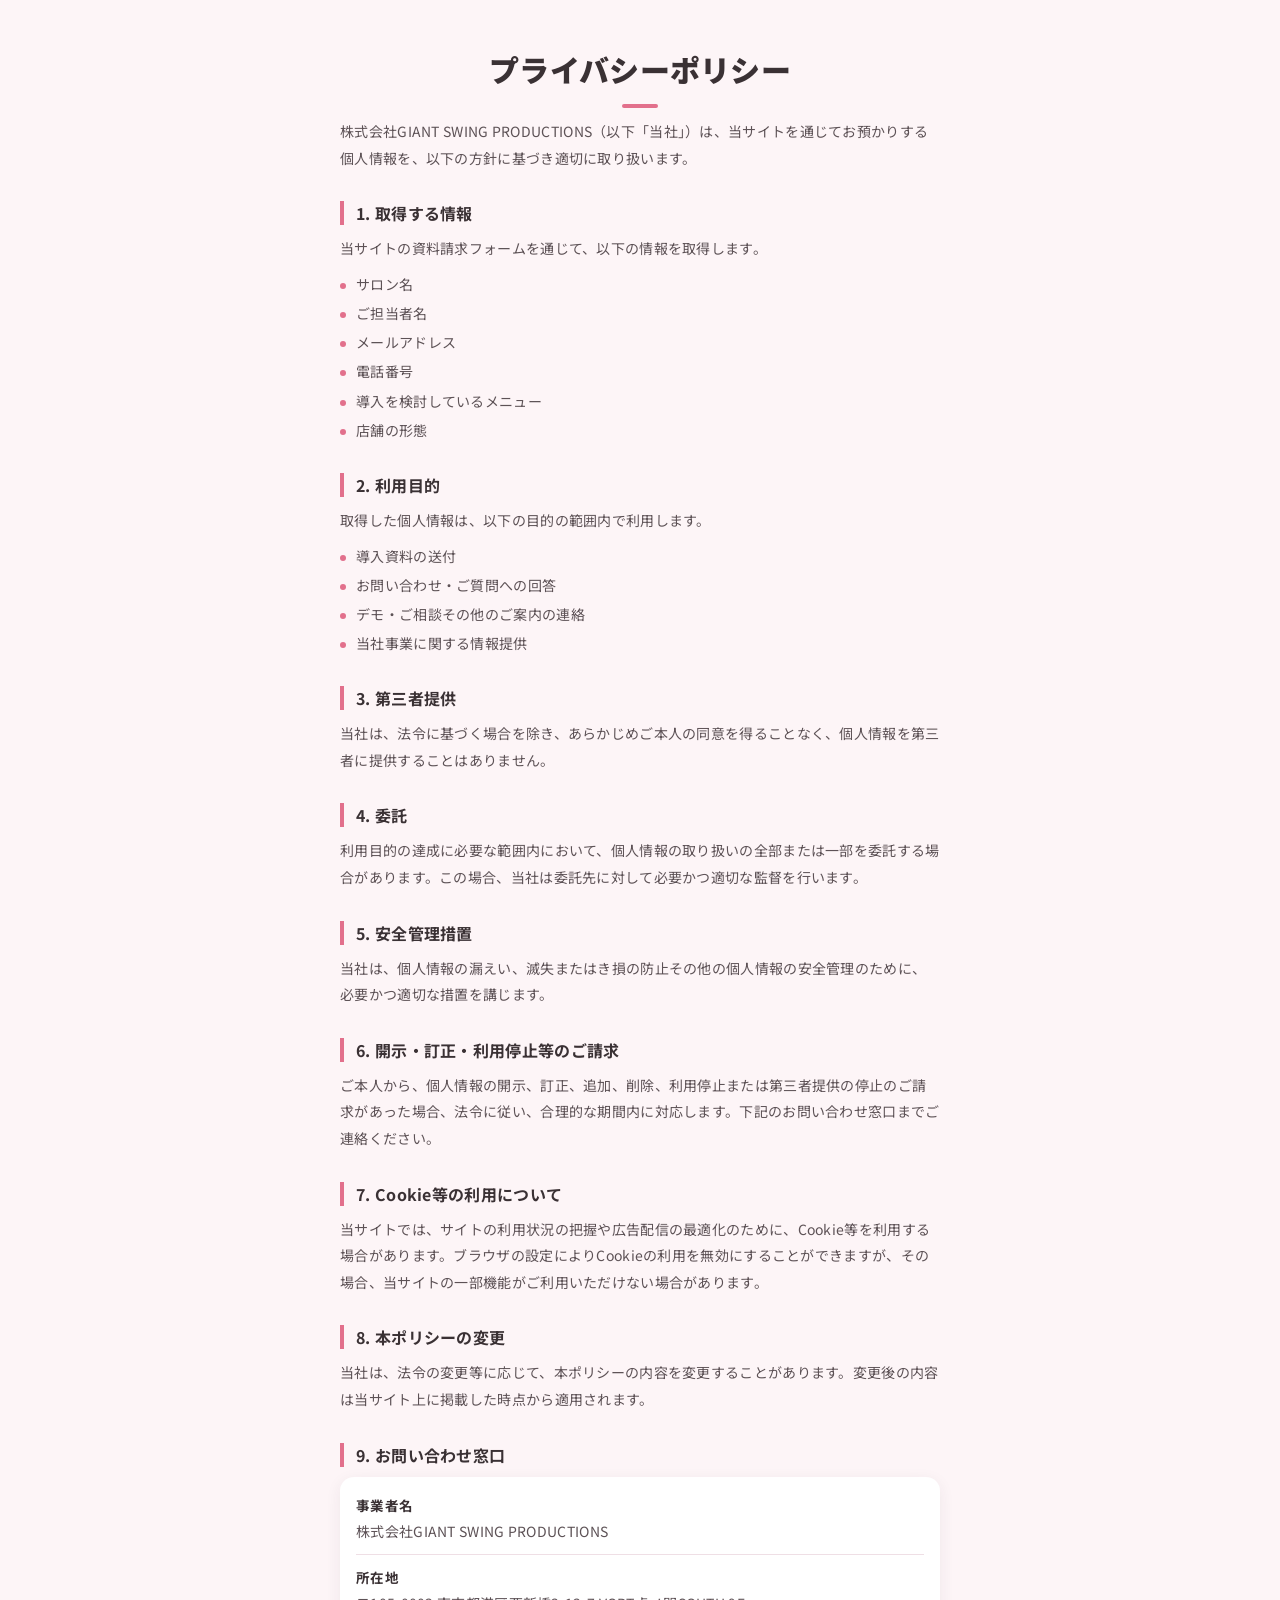
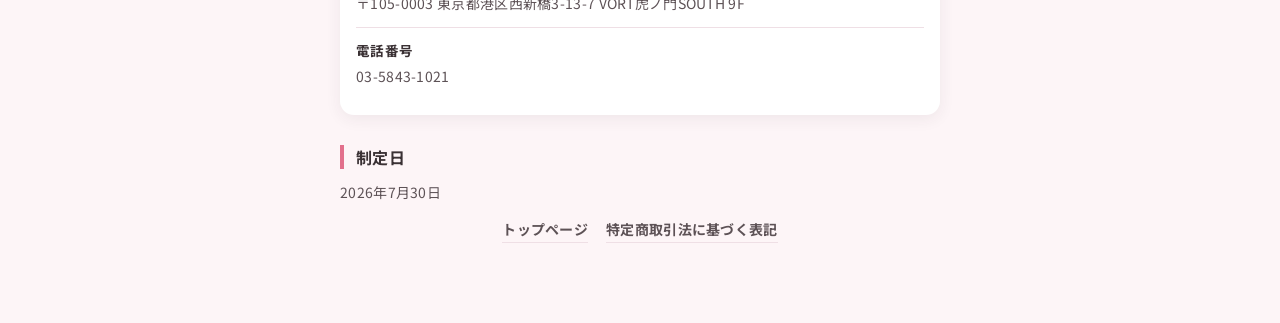
==== commit 85c42ebf: "v3: 訴求軸を「同時施術で1時間の施術単価UP」に再構成、メニュー名を小顔ケア/痩身エステに統一 - FV: 「いつもの施術と同時に、1時間の施術単価を上げる。」+ 0円×3カード - FV直下に「" ====
--- a/privacy.html
+++ b/privacy.html
@@ -35,7 +35,7 @@
       <li>ご担当者名</li>
       <li>メールアドレス</li>
       <li>電話番号</li>
-      <li>導入を検討している機種</li>
+      <li>導入を検討しているメニュー</li>
       <li>店舗の形態</li>
     </ul>
 
--- a/css/style.css
+++ b/css/style.css
@@ -1,1275 +1,725 @@
 /* ==========================================================
-   OHAKO ビューティーリゾート 施設オーナー募集LP
-   カラー: 黒(炭) × 木 × 金
-   方針: 数字で煽らず、仕組み(プロセス)で信用を取る
+   美容マシン「月額レンタル料0円」導入サロン募集LP  v2
+   2026-09-14 デザイン刷新: 白 × ブラッシュピンク × ローズ
+   (FREEZEWAVE パートのみアイスブルー)
+   フォント: Noto Sans JP(本文・見出し) / Montserrat(数字・英字)
    ========================================================== */
 :root {
-  --ink: #241f18;
-  --ink-weak: #6d6458;
-  --dark: #14110c;
-  --dark-2: #1e1a13;
-  --dark-3: #2a241a;
-  --cream: #f6f1e8;
-  --paper: #fbf9f5;
-  --white: #ffffff;
-  --gold: #c19a5b;
-  --gold-light: #d9bc86;
-  --gold-deep: #a87f3f;
-  --line-green: #06c755;
-  --line-green-dark: #05b34c;
-  --serif: "Noto Serif JP", serif;
-  --sans: "Noto Sans JP", sans-serif;
-}
-
-* { margin: 0; padding: 0; box-sizing: border-box; }
-html { scroll-behavior: smooth; }
+  --rose: #e2708c;
+  --rose-deep: #c9587a;
+  --rose-light: #f3bfcd;
+  --rose-soft: #fbe6ec;
+  --blush: #fdf5f7;
+  --ice: #4fb0c4;
+  --ice-deep: #3a92a6;
+  --ice-soft: #e2f3f6;
+  --ice-bg: #f2f9fb;
+  --ink: #3a3134;
+  --ink2: #5d5256;
+  --muted: #8f8387;
+  --line: #efdfe5;
+  --grey: #f4f0f2;
+  --white: #fff;
+  --cream: #fff9f4;
+  --cta: linear-gradient(135deg, #f08ca6 0%, #d8607f 100%);
+  --shadow: 0 14px 34px rgba(201, 88, 122, .13);
+  --shadow-sm: 0 4px 16px rgba(58, 49, 52, .07);
+  --r: 22px;
+  --r-sm: 14px;
+  --font: 'Noto Sans JP', system-ui, -apple-system, "Hiragino Sans", "Hiragino Kaku Gothic ProN", Meiryo, sans-serif;
+  --num: 'Montserrat', 'Noto Sans JP', sans-serif;
+}
+
+/* ---------- base ---------- */
+*, *::before, *::after { box-sizing: border-box; }
+html { -webkit-text-size-adjust: 100%; scroll-behavior: smooth; }
 body {
-  font-family: var(--sans);
-  font-size: 16px;
-  line-height: 1.95;
+  margin: 0;
+  font-family: var(--font);
   color: var(--ink);
   background: var(--white);
+  line-height: 1.8;
+  font-size: 15px;
+  letter-spacing: .02em;
+  overflow-x: hidden;
   -webkit-font-smoothing: antialiased;
-  overflow-x: hidden;
-  padding-bottom: 78px; /* 追従CTA分 */
-}
-/* height:auto は必須。width/height属性を持つ画像が縦に引き伸ばされるのを防ぐ */
+}
+body.has-sticky { padding-bottom: 84px; }
 img { max-width: 100%; height: auto; display: block; }
 a { color: inherit; text-decoration: none; }
-ul, ol { list-style: none; }
+ul, ol { margin: 0; padding: 0; list-style: none; }
+h1, h2, h3, h4, p, figure { margin: 0; }
 table { border-collapse: collapse; width: 100%; }
-
-.container { max-width: 660px; margin: 0 auto; padding: 0 22px; }
+svg { display: block; }
+.sp { display: inline; }
+.pc { display: none; }
+@media (min-width: 768px) { .sp { display: none; } .pc { display: inline; } }
+
+.container { width: 100%; max-width: 640px; margin: 0 auto; padding: 0 20px; }
 .container--wide { max-width: 1080px; }
 
-/* 改行制御 */
-.pc { display: none; }
-.sp { display: inline; }
-
-/* ---------- スクロールアニメーション ---------- */
-.reveal {
-  opacity: 0;
-  transform: translateY(24px);
-  transition: opacity .8s ease, transform .8s ease;
-}
-.reveal.is-visible { opacity: 1; transform: translateY(0); }
-@media (prefers-reduced-motion: reduce) {
-  .reveal { opacity: 1; transform: none; transition: none; }
-  html { scroll-behavior: auto; }
-}
-
-/* ---------- 共通: セクション ---------- */
-.sec { padding: 72px 0; background: var(--white); }
+.sec { padding: 60px 0; }
+.sec--blush { background: var(--blush); }
 .sec--cream { background: var(--cream); }
-.sec--paper { background: var(--paper); }
-.sec--dark { background: var(--dark); color: #efe9df; }
-.sec--dark2 { background: var(--dark-2); color: #efe9df; }
+.sec--ice { background: var(--ice-bg); }
+.sec--rose { background: linear-gradient(160deg, #f9dbe3 0%, #fdeef2 100%); }
+@media (min-width: 768px) { .sec { padding: 88px 0; } }
 
 .sec__eyebrow {
-  font-size: 11px;
-  letter-spacing: .3em;
-  color: var(--gold-deep);
-  font-weight: 700;
-  margin-bottom: 14px;
-}
-.sec--dark .sec__eyebrow,
-.sec--dark2 .sec__eyebrow { color: var(--gold); }
-
-.sec__title {
-  font-family: var(--serif);
-  font-size: 26px;
-  font-weight: 600;
-  line-height: 1.6;
-  letter-spacing: .03em;
-  margin-bottom: 28px;
-}
-.sec__title em { font-style: normal; color: var(--gold-deep); }
-.sec--dark .sec__title em,
-.sec--dark2 .sec__title em { color: var(--gold); }
-
-.sec__lead { font-size: 16px; line-height: 2.05; margin-bottom: 26px; }
-.sec__lead + .sec__lead { margin-top: -10px; }
-.lead-strong { font-weight: 700; }
-
-/* ==========================================================
-   FV
-   ========================================================== */
-.fv {
-  position: relative;
-  min-height: 100svh;
-  display: flex;
-  align-items: center;
-  padding: 72px 0 96px;
-  background: #0d0b08;
-  overflow: hidden;
-}
-.fv__bg {
-  position: absolute; inset: 0;
-  background: url("../img/fv-goemon-dusk.jpg") center/cover no-repeat;
-  opacity: .62;
-}
-.fv__scrim {
-  position: absolute; inset: 0;
-  background:
-    linear-gradient(180deg, rgba(10,8,6,.8) 0%, rgba(10,8,6,.42) 40%, rgba(10,8,6,.92) 100%);
-}
-.fv__inner { position: relative; z-index: 2; color: #fff; }
-
+  font-family: var(--num); font-weight: 700; font-size: 12px; letter-spacing: .24em;
+  color: var(--rose); text-align: center; margin-bottom: 10px;
+}
+.sec__title { font-size: 26px; font-weight: 700; line-height: 1.4; text-align: center; letter-spacing: .03em; }
+.sec__title em { font-style: normal; color: var(--rose); }
+.sec__title::after { content: ""; display: block; width: 36px; height: 4px; border-radius: 2px; background: var(--rose); margin: 16px auto 0; }
+.sec__title-sub { display: block; font-size: 15px; font-weight: 500; color: var(--ink2); margin-top: 4px; }
+.sec__lead { margin-top: 18px; text-align: center; font-size: 15px; color: var(--ink2); }
+.lead-strong { font-weight: 700; color: var(--ink); }
+.notice { font-size: 11.5px; color: var(--muted); line-height: 1.7; margin-top: 12px; }
+@media (min-width: 768px) {
+  .sec__title { font-size: 34px; }
+  .sec__lead { font-size: 16px; }
+}
+
+.reveal { opacity: 0; transform: translateY(18px); transition: opacity .7s ease, transform .7s ease; }
+.reveal.is-visible { opacity: 1; transform: none; }
+@media (prefers-reduced-motion: reduce) { .reveal { opacity: 1; transform: none; transition: none; } }
+
+/* ---------- CTA button ---------- */
+.cta-btn {
+  display: flex; flex-direction: column; align-items: center; justify-content: center;
+  width: 100%; max-width: 440px; margin: 0 auto; padding: 18px 44px 18px 28px;
+  border: 0; border-radius: 999px; background: var(--cta); color: #fff;
+  font-family: var(--font); font-size: 17px; font-weight: 700; letter-spacing: .04em; line-height: 1.3;
+  box-shadow: 0 10px 24px rgba(216, 96, 127, .32); cursor: pointer; position: relative; text-align: center;
+  transition: transform .2s, box-shadow .2s;
+}
+.cta-btn::after {
+  content: ""; position: absolute; right: 24px; top: 50%; width: 9px; height: 9px;
+  border-top: 2px solid #fff; border-right: 2px solid #fff; transform: translateY(-50%) rotate(45deg);
+}
+.cta-btn:hover { transform: translateY(-2px); box-shadow: 0 14px 28px rgba(216, 96, 127, .4); }
+.cta-btn__note { display: block; font-size: 11px; font-weight: 500; opacity: .92; margin-top: 4px; letter-spacing: .02em; }
+.cta-wrap { margin-top: 28px; }
+
+/* ---------- photo utilities ---------- */
+.photo { border-radius: var(--r); overflow: hidden; box-shadow: var(--shadow-sm); background: var(--grey); }
+.photo img { width: 100%; height: 100%; object-fit: cover; }
+.photo--169 img { aspect-ratio: 16 / 9; }
+.photo--32 img { aspect-ratio: 3 / 2; }
+.photo--43 img { aspect-ratio: 4 / 3; }
+.photo--11 img { aspect-ratio: 1 / 1; }
+
+.split { display: grid; gap: 20px; margin-top: 28px; }
+@media (min-width: 900px) {
+  .split { grid-template-columns: 1fr 1fr; align-items: center; gap: 40px; }
+  .split--rev > :first-child { order: 2; }
+}
+
+/* ---------- icons ---------- */
+.ico { width: 26px; height: 26px; fill: none; stroke: currentColor; stroke-width: 1.8; stroke-linecap: round; stroke-linejoin: round; }
+
+/* ==========================================================
+   Sec.1 ファーストビュー
+   ========================================================== */
+.fv { position: relative; background: var(--blush); }
+.fv__hero { position: relative; height: min(136vw, 600px); overflow: hidden; }
+.fv__hero img { width: 100%; height: 100%; object-fit: cover; object-position: center 85%; }
+.fv__hero::after {
+  content: ""; position: absolute; inset: 0;
+  background: linear-gradient(180deg, rgba(255, 255, 255, .96) 0%, rgba(255, 255, 255, .9) 38%, rgba(255, 255, 255, .55) 52%, rgba(255, 255, 255, .12) 66%, rgba(253, 245, 247, 0) 100%);
+}
+.fv__inner { position: static; }
+.fv__head { position: absolute; left: 0; right: 0; top: 0; z-index: 2; padding: 26px 20px 0; }
 .fv__brand {
-  font-size: 10.5px;
-  letter-spacing: .22em;
-  color: var(--gold);
-  font-weight: 700;
-  margin-bottom: 20px;
-}
-.fv__brand span {
-  display: inline-block;
-  border-left: 1px solid rgba(193,154,91,.5);
-  margin-left: 10px;
-  padding-left: 10px;
-  color: #e8e0d3;
-  letter-spacing: .18em;
-}
-.fv__catch {
-  font-family: var(--serif);
-  font-size: 25px;
-  font-weight: 600;
-  line-height: 1.62;
-  letter-spacing: 0;
-  text-shadow: 0 2px 18px rgba(0,0,0,.55);
-}
+  display: flex; align-items: center; gap: 10px;
+  font-family: var(--num); font-weight: 700; font-size: 11px; letter-spacing: .2em; color: var(--rose);
+}
+.fv__brand span { font-family: var(--font); font-weight: 700; letter-spacing: .1em; color: var(--ink2); padding-left: 10px; border-left: 1px solid var(--rose-light); }
+.fv__eyebrow { margin-top: 16px; display: inline-block; font-size: 12.5px; font-weight: 700; color: var(--rose-deep); background: rgba(255,255,255,.85); border: 1px solid var(--rose-light); border-radius: 999px; padding: 4px 12px; letter-spacing: .04em; }
+.fv__catch { margin-top: 12px; font-size: 25px; font-weight: 900; line-height: 1.4; letter-spacing: 0; }
 .fv__catch span { display: block; }
-.fv__zero {
-  margin-top: 16px;
-  font-family: var(--serif);
-  font-size: 21px;
-  font-weight: 600;
-  line-height: 1.62;
-  letter-spacing: 0;
-  color: var(--gold);
-  text-shadow: 0 2px 18px rgba(0,0,0,.55);
-}
-.fv__zero strong { font-size: 1.26em; letter-spacing: .01em; }
-.fv__sub {
-  margin-top: 18px;
-  padding-top: 18px;
-  border-top: 1px solid rgba(255,255,255,.22);
-  font-size: 16px;
-  font-weight: 700;
-  line-height: 1.8;
-}
-.fv__badges {
-  display: flex;
-  flex-wrap: wrap;
-  gap: 7px;
-  margin-top: 18px;
-}
-.fv__badges li {
-  font-size: 11.5px;
-  letter-spacing: .02em;
-  padding: 6px 12px;
-  border: 1px solid rgba(193,154,91,.55);
-  border-radius: 999px;
-  color: #f0e8da;
-  background: rgba(0,0,0,.28);
-}
-.fv__cta { margin-top: 24px; }
-
-/* ==========================================================
-   CTAボタン
-   ========================================================== */
-.cta-btn {
-  display: block;
-  width: 100%;
-  max-width: 460px;
-  margin: 0 auto;
-  padding: 19px 20px;
-  border: none;
-  border-radius: 6px;
-  background: linear-gradient(135deg, #c9a266 0%, #a87f3f 100%);
-  color: #fff;
-  font-family: var(--sans);
-  font-size: 17px;
-  font-weight: 700;
-  line-height: 1.5;
-  letter-spacing: .04em;
-  text-align: center;
-  cursor: pointer;
-  box-shadow: 0 8px 22px rgba(0,0,0,.28);
-  transition: transform .2s ease, box-shadow .2s ease;
-}
-.cta-btn:hover { transform: translateY(-2px); box-shadow: 0 12px 28px rgba(0,0,0,.34); }
-.cta-btn__note {
-  display: block;
-  margin-top: 8px;
-  font-size: 12px;
-  font-weight: 500;
-  letter-spacing: .02em;
-  opacity: .92;
-}
-.cta-caption {
-  max-width: 460px;
-  margin: 12px auto 0;
-  font-size: 12.5px;
-  line-height: 1.8;
-  text-align: center;
-  color: var(--ink-weak);
-}
-.sec--dark .cta-caption,
-.sec--dark2 .cta-caption,
-.fv .cta-caption { color: #c8bfb0; }
+.fv__catch em { font-style: normal; color: var(--rose); }
+.fv__sub { margin-top: 10px; font-size: 14px; font-weight: 500; color: var(--ink2); line-height: 1.7; }
+.fv__sub strong { color: var(--ink); font-weight: 700; }
+.fv__body { position: relative; z-index: 2; padding: 0 20px 36px; margin-top: -64px; }
+
+/* 3つの0円カード */
+.zero3 { display: grid; grid-template-columns: 1fr 1fr; gap: 12px; }
+.zero3__card { background: #fff; border-radius: var(--r); padding: 16px 10px 14px; text-align: center; box-shadow: var(--shadow); }
+.zero3__card--wide { grid-column: 1 / -1; }
+.zero3__label { font-size: 13px; font-weight: 700; color: var(--ink2); letter-spacing: .06em; line-height: 1.3; }
+.zero3__num { display: block; font-family: var(--num); font-weight: 800; font-size: 60px; line-height: 1; color: var(--rose); margin-top: 6px; letter-spacing: -.03em; }
+.zero3__num small { font-family: var(--font); font-size: .4em; font-weight: 900; margin-left: 2px; }
+.zero3__txt { display: block; font-size: 30px; font-weight: 900; color: var(--rose); line-height: 1.15; margin-top: 8px; letter-spacing: .02em; }
+.zero3__note { font-size: 11px; color: var(--muted); margin-top: 6px; line-height: 1.5; }
+.fv__cta { margin-top: 20px; }
+
+@media (min-width: 768px) {
+  .fv__hero { height: 640px; }
+  .fv__head { padding: 40px 32px 0; }
+  .fv__eyebrow { font-size: 14px; }
+  .fv__catch { font-size: 40px; }
+  .fv__sub { font-size: 16px; }
+  .fv__body { margin-top: -120px; padding-bottom: 48px; }
+  .zero3 { grid-template-columns: repeat(3, 1fr); gap: 16px; max-width: 900px; margin: 0 auto; }
+  .zero3__card--wide { grid-column: auto; }
+  .zero3__num { font-size: 72px; }
+  .zero3__txt { font-size: 30px; margin-top: 18px; }
+  .fv__cta { margin-top: 28px; }
+}
+@media (min-width: 1024px) {
+  .fv { min-height: 760px; display: flex; align-items: center; }
+  .fv__hero { position: absolute; inset: 0; height: auto; }
+  .fv__hero img { object-position: right center; }
+  .fv__hero::after {
+    background: linear-gradient(90deg, rgba(255, 255, 255, .97) 0%, rgba(255, 255, 255, .9) 38%, rgba(255, 255, 255, .35) 66%, rgba(255, 255, 255, 0) 100%);
+  }
+  .fv__inner { position: relative; width: 100%; max-width: 1180px; margin: 0 auto; padding: 96px 40px 80px; z-index: 2; }
+  .fv__head { position: static; padding: 0; max-width: 620px; }
+  .fv__catch { font-size: 46px; }
+  .fv__sub { font-size: 17px; }
+  .fv__body { margin-top: 30px; padding: 0; max-width: 720px; }
+  .zero3 { max-width: none; margin: 0; }
+  .zero3__num { font-size: 68px; }
+  .zero3__txt { font-size: 27px; }
+  .fv__cta { margin: 28px 0 0; }
+  .fv__cta .cta-btn { margin: 0; }
+}
+
+/* 導入できる2つのメニュー バー */
+.menubar { background: #fff; border-bottom: 1px solid var(--line); }
+.menubar__inner { padding: 18px 20px 20px; max-width: 1080px; margin: 0 auto; }
+.menubar__ttl { text-align: center; font-size: 13px; font-weight: 700; color: var(--ink2); letter-spacing: .08em; margin-bottom: 12px; }
+.menubar__ttl::before, .menubar__ttl::after { content: ""; display: inline-block; width: 18px; height: 1px; background: var(--rose-light); vertical-align: middle; margin: 0 10px; }
+.menubar__items { display: grid; gap: 10px; }
+.menubar__item { display: flex; align-items: center; gap: 12px; padding: 10px 12px; border-radius: var(--r-sm); background: var(--blush); border: 1px solid var(--rose-soft); }
+.menubar__item--ice { background: var(--ice-bg); border-color: var(--ice-soft); }
+.menubar__img { width: 74px; height: 74px; flex: 0 0 74px; border-radius: 14px; background: #fff; display: flex; align-items: center; justify-content: center; overflow: hidden; }
+.menubar__img img { width: 100%; height: 100%; object-fit: contain; padding: 6px; }
+.menubar__tag { font-family: var(--num); font-size: 10px; font-weight: 700; letter-spacing: .16em; color: var(--rose); }
+.menubar__item--ice .menubar__tag { color: var(--ice-deep); }
+.menubar__name { font-size: 20px; font-weight: 900; line-height: 1.2; }
+.menubar__sub { font-size: 11.5px; color: var(--ink2); line-height: 1.45; margin-top: 3px; }
+.menubar__sub b { color: var(--rose-deep); font-weight: 700; }
+.menubar__item--ice .menubar__sub b { color: var(--ice-deep); }
+.menubar__machine { font-size: 10.5px; color: var(--muted); margin-top: 3px; }
+@media (min-width: 768px) {
+  .menubar__inner { padding: 22px 32px 26px; }
+  .menubar__ttl { font-size: 14px; }
+  .menubar__items { grid-template-columns: 1fr 1fr; gap: 16px; }
+  .menubar__item { padding: 14px 18px; gap: 16px; }
+  .menubar__img { width: 96px; height: 96px; flex-basis: 96px; }
+  .menubar__name { font-size: 24px; }
+  .menubar__sub { font-size: 13px; }
+  .menubar__machine { font-size: 12px; }
+}
+
+/* ==========================================================
+   Sec.2 悩み
+   ========================================================== */
+.worry { display: grid; gap: 10px; }
+.worry li {
+  position: relative; background: #fff; border-radius: var(--r-sm); padding: 14px 16px 14px 48px;
+  font-weight: 700; font-size: 15px; box-shadow: var(--shadow-sm); line-height: 1.5;
+}
+.worry li::before {
+  content: ""; position: absolute; left: 16px; top: 50%; width: 20px; height: 20px; margin-top: -10px;
+  border-radius: 50%; background: var(--rose-soft);
+}
+.worry li::after {
+  content: ""; position: absolute; left: 22px; top: 50%; width: 8px; height: 8px; margin-top: -4px;
+  border-radius: 50%; background: var(--rose);
+}
+.worry__answer { margin-top: 22px; text-align: center; font-size: 16px; font-weight: 500; color: var(--ink2); }
+.worry__answer strong { display: block; font-size: 19px; font-weight: 900; color: var(--ink); margin-top: 6px; line-height: 1.5; }
+.worry__answer strong em { font-style: normal; color: var(--rose); }
+
+/* ==========================================================
+   Sec.3 導入するとどう変わる(MERIT)
+   ========================================================== */
+.merits { display: grid; gap: 14px; margin-top: 28px; }
+.merit {
+  position: relative; background: #fff; border-radius: var(--r); padding: 22px 20px 20px;
+  box-shadow: var(--shadow-sm); display: grid; grid-template-columns: 56px 1fr; gap: 14px; align-items: start;
+}
+.merit__icon { width: 56px; height: 56px; border-radius: 50%; background: var(--rose-soft); display: flex; align-items: center; justify-content: center; color: var(--rose); }
+.merit__tag { display: inline-block; font-size: 11px; font-weight: 700; color: var(--rose); border: 1px solid var(--rose-light); border-radius: 999px; padding: 1px 10px; letter-spacing: .06em; }
+.merit__ttl { font-size: 18px; font-weight: 900; line-height: 1.4; margin-top: 8px; }
+.merit__txt { font-size: 13.5px; color: var(--ink2); margin-top: 8px; line-height: 1.75; }
+.merit__result { margin-top: 12px; padding-top: 10px; border-top: 1px dashed var(--line); font-weight: 900; font-size: 15px; color: var(--rose); }
+.merit__result::before { content: ""; display: inline-block; width: 0; height: 0; border-left: 7px solid var(--rose); border-top: 5px solid transparent; border-bottom: 5px solid transparent; margin-right: 8px; vertical-align: 1px; }
+.merits--mini { margin-top: 26px; }
+.merits--mini .merit { padding: 16px 16px; align-items: center; grid-template-columns: 48px 1fr; }
+.merits--mini .merit__icon { width: 48px; height: 48px; }
+.merits--mini .merit__ttl { font-size: 16px; margin-top: 4px; }
+@media (min-width: 768px) {
+  .merits { grid-template-columns: repeat(3, 1fr); gap: 18px; }
+  .merit { grid-template-columns: 1fr; text-align: center; justify-items: center; padding: 28px 22px 24px; }
+  .merit__icon { width: 64px; height: 64px; }
+  .merit__ttl { font-size: 19px; }
+  .merits--mini .merit { grid-template-columns: 1fr; padding: 22px 18px; }
+  .merits--mini .merit__icon { width: 56px; height: 56px; }
+  .merits--mini .merit__ttl { font-size: 17px; }
+}
+
+/* タイムライン図 */
+.tl { background: #fff; border-radius: var(--r); padding: 20px 16px 16px; box-shadow: var(--shadow-sm); }
+.tl__ttl { text-align: center; font-weight: 700; font-size: 15px; line-height: 1.5; }
+.tl__ttl em { font-style: normal; color: var(--rose); }
+.tl__block { margin-top: 16px; }
+.tl__block + .tl__block { margin-top: 18px; padding-top: 16px; border-top: 1px solid var(--line); }
+.tl__head { display: flex; align-items: center; gap: 8px; font-size: 12px; font-weight: 700; color: var(--muted); }
+.tl__head span { display: inline-block; padding: 2px 10px; border-radius: 999px; background: var(--grey); color: var(--ink2); }
+.tl__head--after span { background: var(--rose); color: #fff; }
+.tl__lanes { margin-top: 8px; display: grid; gap: 6px; }
+.tl__lane { display: grid; grid-template-columns: 62px 1fr; align-items: center; gap: 8px; }
+.tl__who { font-size: 11px; font-weight: 700; color: var(--ink2); line-height: 1.3; }
+.tl__track { position: relative; height: 40px; background: var(--grey); border-radius: 10px; overflow: hidden; }
+.tl__bar { position: absolute; left: 0; top: 0; bottom: 0; display: flex; align-items: center; padding: 0 10px; font-size: 12px; font-weight: 700; color: #fff; border-radius: 10px; white-space: nowrap; }
+.tl__bar--staff { width: 100%; background: #b9adb2; }
+.tl__bar--machine { width: 36%; background: var(--cta); }
+.tl__scale { display: grid; grid-template-columns: 62px 1fr; gap: 8px; margin-top: 4px; }
+.tl__scale div { display: flex; justify-content: space-between; font-family: var(--num); font-size: 10px; color: var(--muted); }
+.tl__sum { margin-top: 8px; display: grid; grid-template-columns: 62px 1fr; gap: 8px; align-items: center; }
+.tl__sum p { font-size: 13px; font-weight: 700; color: var(--ink2); }
+.tl__sum--after p { color: var(--rose); font-size: 14px; }
+.tl__sum p b { font-family: var(--num); font-size: 1.2em; }
+.tl__note { font-size: 10.5px; color: var(--muted); margin-top: 12px; line-height: 1.6; }
+
+/* 2名同時の図 */
+.duo { background: #fff; border-radius: var(--r); padding: 20px 16px; box-shadow: var(--shadow-sm); }
+.duo__ttl { text-align: center; font-weight: 900; font-size: 17px; }
+.duo__ttl em { font-style: normal; color: var(--rose); }
+.duo__row { display: grid; grid-template-columns: 1fr 28px 1fr; align-items: stretch; gap: 6px; margin-top: 14px; }
+.duo__box { border-radius: var(--r-sm); padding: 14px 10px; text-align: center; background: var(--blush); }
+.duo__box--staff { background: var(--grey); }
+.duo__box .ico { width: 30px; height: 30px; margin: 0 auto 6px; color: var(--rose); }
+.duo__box--staff .ico { color: var(--ink2); }
+.duo__k { font-size: 12px; font-weight: 700; color: var(--muted); }
+.duo__v { font-size: 14px; font-weight: 900; line-height: 1.4; margin-top: 2px; }
+.duo__v small { display: block; font-size: 11px; font-weight: 700; color: var(--rose); }
+.duo__box--staff .duo__v small { color: var(--ink2); }
+.duo__plus { display: flex; align-items: center; justify-content: center; font-family: var(--num); font-weight: 800; font-size: 22px; color: var(--rose); }
+.duo__price { font-family: var(--num); font-weight: 800; font-size: 18px; color: var(--rose); margin-top: 6px; line-height: 1; }
+.duo__price small { font-family: var(--font); font-size: 11px; font-weight: 900; }
+.duo__box--staff .duo__price { color: var(--ink); }
+.duo__res { margin-top: 14px; text-align: center; font-weight: 700; font-size: 14px; color: var(--ink2); }
+.duo__res b { font-family: var(--num); font-weight: 800; font-size: 26px; color: var(--rose); margin-left: 4px; }
+.duo__res b small { font-family: var(--font); font-size: 13px; font-weight: 900; }
+.duo__res span { display: block; font-size: 12px; font-weight: 500; color: var(--muted); margin-top: 2px; }
+
+/* ==========================================================
+   Sec.4 仕組み(HOW IT WORKS)
+   ========================================================== */
+.flow3 { display: grid; gap: 10px; margin-top: 28px; }
+.flow3__step { position: relative; background: #fff; border-radius: var(--r); padding: 20px 18px 18px 18px; box-shadow: var(--shadow-sm); display: grid; grid-template-columns: 44px 1fr; gap: 12px; align-items: start; }
+.flow3__num { width: 44px; height: 44px; border-radius: 50%; background: var(--rose); color: #fff; font-family: var(--num); font-weight: 800; font-size: 18px; display: flex; align-items: center; justify-content: center; }
+.flow3__step--key .flow3__num { background: var(--ink); }
+.flow3__name { font-size: 17px; font-weight: 900; line-height: 1.4; }
+.flow3__name em { font-style: normal; color: var(--rose); }
+.flow3__name strong { color: var(--rose); font-family: var(--num); font-size: 1.4em; font-weight: 800; }
+.flow3__desc { font-size: 13px; color: var(--ink2); margin-top: 6px; line-height: 1.7; }
+.flow3__arrow { width: 0; height: 0; margin: 0 auto; border-left: 10px solid transparent; border-right: 10px solid transparent; border-top: 12px solid var(--rose-light); }
+@media (min-width: 768px) {
+  .flow3 { grid-template-columns: 1fr 24px 1fr 24px 1fr; gap: 12px; align-items: stretch; }
+  .flow3__step { grid-template-columns: 1fr; text-align: center; justify-items: center; padding: 26px 20px 22px; }
+  .flow3__arrow { align-self: center; border-top: 10px solid transparent; border-bottom: 10px solid transparent; border-left: 12px solid var(--rose-light); border-right: 0; }
+}
+
+/* 棒グラフ */
+.chart { margin-top: 28px; background: #fff; border-radius: var(--r); padding: 18px 12px 12px; box-shadow: var(--shadow-sm); }
+.chart__ttl { text-align: center; font-weight: 700; font-size: 15px; }
+.chart__legend { display: flex; justify-content: center; flex-wrap: wrap; gap: 8px 16px; margin-top: 8px; font-size: 12px; font-weight: 700; color: var(--ink2); }
+.chart__legend li { display: flex; align-items: center; gap: 6px; }
+.chart__legend i { width: 14px; height: 14px; border-radius: 4px; background: #d8d0d3; }
+.chart__legend i.is-rose { background: var(--rose); }
+.chart svg { width: 100%; height: auto; margin-top: 8px; font-family: var(--num); }
+.chart__cap { text-align: center; font-weight: 900; font-size: 15px; color: var(--rose); margin-top: 6px; }
+.chart__cap small { display: block; font-size: 11px; font-weight: 500; color: var(--muted); }
+
+/* ==========================================================
+   Sec.5 比較表
+   ========================================================== */
+.cmp-table { margin-top: 28px; background: #fff; border-radius: var(--r); overflow: hidden; box-shadow: var(--shadow-sm); font-size: 13px; }
+.cmp-table th, .cmp-table td { padding: 13px 8px; border-bottom: 1px solid var(--line); text-align: center; vertical-align: middle; line-height: 1.5; }
+.cmp-table thead th { background: var(--grey); font-weight: 700; font-size: 12px; color: var(--ink2); }
+.cmp-table thead th.is-ohako { background: var(--rose); color: #fff; font-size: 13px; }
+.cmp-table tbody th { background: var(--blush); font-weight: 700; text-align: left; width: 30%; font-size: 12.5px; padding-left: 10px; padding-right: 6px; }
+.cmp-table tbody td.is-ohako { background: #fff7f9; font-weight: 700; color: var(--rose); }
+.cmp-table tbody td.is-ohako strong { font-family: var(--num); font-size: 17px; font-weight: 800; }
+.cmp-table tbody td.is-ohako strong small { font-family: var(--font); font-size: 11px; font-weight: 900; }
+.cmp-table tbody tr:last-child th, .cmp-table tbody tr:last-child td { border-bottom: 0; }
+.cmp-bad { color: var(--ink2); font-weight: 700; }
+.cmp-bad::before { content: "×"; color: #c97a7a; margin-right: 4px; font-weight: 900; }
+.cmp-table td span, .cmp-table th span { display: block; font-size: 10.5px; color: var(--muted); font-weight: 500; }
+@media (min-width: 768px) {
+  .cmp-table { font-size: 15px; }
+  .cmp-table th, .cmp-table td { padding: 16px 14px; }
+  .cmp-table thead th { font-size: 14px; }
+  .cmp-table thead th.is-ohako { font-size: 15px; }
+  .cmp-table tbody th { font-size: 14px; }
+  .cmp-table tbody td.is-ohako strong { font-size: 20px; }
+}
+
+/* ==========================================================
+   Sec.6 機種
+   ========================================================== */
+.machine { background: #fff; border-radius: 28px; box-shadow: var(--shadow); overflow: hidden; margin-top: 26px; }
+.machine__hero { padding: 24px 20px 0; background: linear-gradient(180deg, var(--rose-soft) 0%, #fff 100%); }
+.machine--ice .machine__hero { background: linear-gradient(180deg, var(--ice-soft) 0%, #fff 100%); }
+.machine__tag { display: inline-block; font-family: var(--num); font-weight: 700; font-size: 11px; letter-spacing: .16em; color: #fff; background: var(--rose); border-radius: 999px; padding: 4px 12px; }
+.machine--ice .machine__tag { background: var(--ice); }
+.machine__tag span { font-family: var(--font); letter-spacing: .08em; margin-left: 8px; padding-left: 8px; border-left: 1px solid rgba(255, 255, 255, .5); }
+.machine__name { font-size: 27px; font-weight: 900; margin-top: 10px; line-height: 1.3; letter-spacing: .02em; }
+.machine__catch { font-size: 14px; font-weight: 700; color: var(--rose); margin-top: 6px; line-height: 1.6; }
+.machine__use { font-size: 12px; color: var(--muted); margin-top: 6px; }
+.machine--ice .machine__catch { color: var(--ice-deep); }
+.machine__visual { display: grid; grid-template-columns: 1.15fr .85fr; gap: 10px; margin-top: 16px; }
+.machine__product { border-radius: var(--r-sm); background: #fff; box-shadow: var(--shadow-sm); padding: 10px; display: flex; align-items: center; justify-content: center; }
+.machine__product img { width: 100%; aspect-ratio: 1 / 1; object-fit: contain; }
+.machine__mood { border-radius: var(--r-sm); overflow: hidden; box-shadow: var(--shadow-sm); }
+.machine__mood img { width: 100%; height: 100%; object-fit: cover; }
+.machine__body { padding: 18px 20px 26px; }
+.machine__desc { font-size: 14px; color: var(--ink2); line-height: 1.8; }
+.machine__desc strong { color: var(--ink); }
+
+.facts { display: grid; grid-template-columns: repeat(3, 1fr); gap: 8px; margin-top: 16px; }
+.fact { background: var(--blush); border-radius: var(--r-sm); padding: 12px 3px 10px; text-align: center; }
+.machine--ice .fact { background: var(--ice-bg); }
+.fact__k { font-size: 11px; font-weight: 700; color: var(--muted); line-height: 1.3; }
+.fact__v { font-family: var(--num); font-weight: 800; font-size: 16px; color: var(--ink); margin-top: 4px; line-height: 1.15; letter-spacing: -.02em; white-space: nowrap; }
+.fact__v.is-zero { color: var(--rose); font-size: 26px; }
+.machine--ice .fact__v.is-zero { color: var(--ice-deep); }
+.fact__v small { font-family: var(--font); font-size: 11px; font-weight: 900; }
+.fact__v .jp { font-family: var(--font); font-size: 13px; font-weight: 900; letter-spacing: 0; }
+.fact__s { font-size: 10px; color: var(--muted); margin-top: 3px; line-height: 1.4; }
+
+.gallery { display: grid; grid-template-columns: repeat(4, 1fr); gap: 8px; margin-top: 18px; }
+.gallery--2 { grid-template-columns: repeat(2, 1fr); }
+.gallery figure { background: var(--grey); border-radius: 12px; overflow: hidden; box-shadow: var(--shadow-sm); }
+.gallery img { width: 100%; aspect-ratio: 1 / 1; object-fit: cover; }
+.gallery--2 img { aspect-ratio: 4 / 3; }
+.gallery figcaption { font-size: 11px; font-weight: 700; text-align: center; padding: 6px 2px; background: #fff; line-height: 1.3; }
+.gallery__ttl { font-size: 13px; font-weight: 700; margin-top: 18px; display: flex; align-items: center; gap: 8px; }
+.gallery__ttl::before { content: ""; width: 4px; height: 16px; border-radius: 2px; background: var(--rose); }
+.machine--ice .gallery__ttl::before { background: var(--ice); }
+.gallery__ttl + .gallery { margin-top: 10px; }
+
+.eq { margin-top: 20px; background: var(--blush); border-radius: var(--r); padding: 16px 12px 14px; }
+.machine--ice .eq { background: var(--ice-bg); }
+.eq__ttl { text-align: center; font-weight: 700; font-size: 14px; }
+.eq__row { display: grid; grid-template-columns: 1fr 16px 1fr 16px 1.1fr; align-items: stretch; gap: 2px; margin-top: 12px; }
+.eq__box { background: #fff; border-radius: 12px; padding: 10px 2px 9px; text-align: center; display: flex; flex-direction: column; justify-content: center; }
+.eq__box--result { background: var(--rose); color: #fff; }
+.machine--ice .eq__box--result { background: var(--ice-deep); }
+.eq__k { font-size: 10.5px; font-weight: 700; color: var(--muted); line-height: 1.3; }
+.eq__box--result .eq__k { color: rgba(255, 255, 255, .88); }
+.eq__v { font-family: var(--num); font-weight: 800; font-size: 16px; line-height: 1.1; margin-top: 4px; letter-spacing: -.02em; white-space: nowrap; }
+.eq__v small { font-family: var(--font); font-size: .6em; font-weight: 900; }
+.eq__box--result .eq__v { font-size: 17px; }
+.eq__op { display: flex; align-items: center; justify-content: center; font-family: var(--num); font-weight: 700; font-size: 16px; color: var(--ink2); }
+.eq__note { font-size: 10.5px; color: var(--muted); margin-top: 8px; text-align: center; line-height: 1.5; }
+
+.menu { margin-top: 20px; }
+.menu__ttl { font-weight: 700; font-size: 14px; display: flex; align-items: center; gap: 8px; }
+.menu__ttl::before { content: ""; width: 4px; height: 16px; border-radius: 2px; background: var(--rose); }
+.machine--ice .menu__ttl::before { background: var(--ice); }
+.menu__ttl small { font-weight: 500; color: var(--muted); font-size: 11px; }
+.menu__list { margin-top: 8px; border-top: 1px solid var(--line); }
+.menu__list li { display: flex; justify-content: space-between; align-items: baseline; gap: 10px; padding: 10px 2px; border-bottom: 1px solid var(--line); font-size: 14px; }
+.menu__list li span { font-weight: 700; }
+.menu__list li span small { display: block; font-size: 11px; font-weight: 500; color: var(--muted); }
+.menu__list li em { font-style: normal; font-family: var(--num); font-weight: 800; font-size: 18px; white-space: nowrap; }
+.menu__list li em small { font-family: var(--font); font-size: 11px; font-weight: 900; }
+.menu__list li em .sub { display: block; text-align: right; font-family: var(--font); font-size: 10.5px; font-weight: 500; color: var(--muted); }
+
+.pills { display: flex; flex-wrap: wrap; gap: 6px; margin-top: 10px; }
+.pills li { font-size: 12px; font-weight: 700; padding: 5px 11px; border-radius: 999px; background: var(--grey); line-height: 1.4; }
+.pills li b { font-family: var(--num); font-weight: 800; }
+.pills--rose li { background: var(--rose-soft); color: var(--rose-deep); }
+.pills--ice li { background: var(--ice-soft); color: var(--ice-deep); }
+.pills--top { margin-top: 0; margin-bottom: 14px; }
+
+.points { display: grid; gap: 8px; margin-top: 18px; }
+.points li { position: relative; padding-left: 28px; font-size: 14px; font-weight: 700; line-height: 1.6; }
+.points li::before { content: ""; position: absolute; left: 0; top: 3px; width: 18px; height: 18px; border-radius: 50%; background: var(--rose); }
+.points li::after { content: ""; position: absolute; left: 6px; top: 7px; width: 5px; height: 8px; border-right: 2px solid #fff; border-bottom: 2px solid #fff; transform: rotate(45deg); }
+.machine--ice .points li::before { background: var(--ice); }
+.points li strong { color: var(--rose); }
+.machine__close { margin-top: 16px; font-size: 14px; color: var(--ink2); line-height: 1.8; }
+.machine__close strong { color: var(--ink); }
+.machine__note { font-size: 11px; color: var(--muted); margin-top: 12px; line-height: 1.6; }
+
+@media (min-width: 768px) {
+  .machine { border-radius: 32px; }
+  .machine__hero { padding: 36px 40px 0; }
+  .machine__name { font-size: 34px; }
+  .machine__catch { font-size: 17px; }
+  .machine__visual { gap: 16px; margin-top: 22px; }
+  .machine__body { padding: 26px 40px 36px; }
+  .machine__desc { font-size: 15px; }
+  .facts { gap: 14px; }
+  .fact { padding: 16px 10px 14px; }
+  .fact__k { font-size: 12.5px; }
+  .fact__v { font-size: 24px; }
+  .fact__v.is-zero { font-size: 32px; }
+  .fact__v .jp { font-size: 17px; }
+  .fact__s { font-size: 11.5px; }
+  .machine__cols { display: grid; grid-template-columns: 1fr 1fr; gap: 24px; align-items: start; }
+  .eq__row { grid-template-columns: 1fr 24px 1fr 24px 1.1fr; gap: 6px; }
+  .eq__box { padding: 12px 6px 11px; }
+  .eq__k { font-size: 12px; }
+  .eq__v { font-size: 22px; }
+  .eq__box--result .eq__v { font-size: 26px; }
+  .eq__op { font-size: 20px; }
+  .gallery figcaption { font-size: 12.5px; }
+}
+
+/* ==========================================================
+   Sec.7 回収目安
+   ========================================================== */
+.pay { display: grid; grid-template-columns: repeat(3, 1fr); gap: 10px; margin-top: 26px; }
+.pay__card { background: #fff; border-radius: var(--r); padding: 18px 4px 16px; text-align: center; box-shadow: var(--shadow-sm); }
+.pay__k { font-size: 12px; font-weight: 700; color: var(--muted); }
+.pay__k b { font-family: var(--num); font-size: 18px; color: var(--ink); }
+.pay__arrow { width: 0; height: 0; margin: 8px auto; border-left: 7px solid transparent; border-right: 7px solid transparent; border-top: 8px solid var(--rose-light); }
+.pay__v { font-size: 13px; font-weight: 700; color: var(--ink2); line-height: 1.3; }
+.pay__v b { display: block; font-family: var(--num); font-size: 24px; font-weight: 800; color: var(--rose); line-height: 1.1; white-space: nowrap; letter-spacing: -.02em; }
+.pay__v b small { font-family: var(--font); font-size: 12px; font-weight: 900; }
+.pay__base { margin-top: 22px; background: #fff; border-radius: var(--r); padding: 16px 18px; box-shadow: var(--shadow-sm); }
+.pay__base p { font-size: 14px; color: var(--ink2); line-height: 1.8; }
+.pay__base p strong { color: var(--ink); }
+.pay__base p em { font-style: normal; color: var(--rose); font-weight: 900; }
+@media (min-width: 768px) {
+  .pay { gap: 18px; max-width: 760px; margin-left: auto; margin-right: auto; }
+  .pay__card { padding: 24px 12px 22px; }
+  .pay__k { font-size: 14px; }
+  .pay__k b { font-size: 22px; }
+  .pay__v b { font-size: 40px; }
+  .pay__base { max-width: 760px; margin-left: auto; margin-right: auto; }
+}
+
+/* ==========================================================
+   Sec.8 導入の流れ
+   ========================================================== */
+.steps { display: grid; gap: 12px; }
+.step { display: grid; grid-template-columns: 44px 1fr; gap: 12px; align-items: start; background: #fff; border-radius: var(--r-sm); padding: 16px; box-shadow: var(--shadow-sm); }
+.step__num { width: 44px; height: 44px; border-radius: 50%; background: var(--rose); color: #fff; font-family: var(--num); font-weight: 800; font-size: 17px; display: flex; align-items: center; justify-content: center; }
+.step__ttl { font-size: 15px; font-weight: 900; line-height: 1.4; }
+.step__txt { font-size: 13px; color: var(--ink2); margin-top: 4px; line-height: 1.7; }
+.steps--single { margin-top: 28px; max-width: 640px; margin-left: auto; margin-right: auto; }
+@media (min-width: 900px) {
+  .steps { gap: 14px; }
+}
+
+/* ==========================================================
+   Sec.9 料金まとめ
+   ========================================================== */
+.sum-table thead th { font-size: 13px; }
+.sum-table thead th.is-ice { background: var(--ice); color: #fff; }
+.sum-table thead th.is-rose { background: var(--rose); color: #fff; }
+.sum-table tbody td { font-weight: 700; }
+.sum-table tbody td strong.is-zero { font-family: var(--num); font-size: 20px; font-weight: 800; color: var(--rose); }
+.sum-table tbody td.is-ice strong.is-zero { color: var(--ice-deep); }
+.sum-table tbody td.is-ice { background: #f7fcfd; }
+.sum-table tbody td.is-rose { background: #fff7f9; }
+.sum-table tbody td strong.is-zero small { font-family: var(--font); font-size: 12px; font-weight: 900; }
+
+/* ==========================================================
+   Sec.10 FAQ
+   ========================================================== */
+.faq { display: grid; gap: 10px; margin-top: 26px; }
+.faq__item { background: #fff; border-radius: var(--r-sm); box-shadow: var(--shadow-sm); }
+.faq__q { list-style: none; cursor: pointer; position: relative; padding: 16px 44px 16px 52px; font-weight: 700; font-size: 14.5px; line-height: 1.5; }
+.faq__q::-webkit-details-marker { display: none; }
+.faq__q::before { content: "Q"; position: absolute; left: 16px; top: 15px; width: 26px; height: 26px; border-radius: 50%; background: var(--rose); color: #fff; font-family: var(--num); font-weight: 800; font-size: 13px; display: flex; align-items: center; justify-content: center; }
+.faq__q::after { content: ""; position: absolute; right: 18px; top: 50%; width: 8px; height: 8px; border-right: 2px solid var(--rose); border-bottom: 2px solid var(--rose); transform: translateY(-70%) rotate(45deg); transition: transform .2s; }
+.faq__item[open] .faq__q::after { transform: translateY(-30%) rotate(-135deg); }
+.faq__a { padding: 0 18px 16px 52px; font-size: 14px; color: var(--ink2); line-height: 1.8; }
+
+/* ==========================================================
+   Sec.11 運営会社
+   ========================================================== */
+.company-table { margin-top: 26px; background: #fff; border-radius: var(--r); overflow: hidden; box-shadow: var(--shadow-sm); font-size: 14px; }
+.company-table th, .company-table td { padding: 14px 16px; border-bottom: 1px solid var(--line); text-align: left; vertical-align: top; line-height: 1.6; }
+.company-table th { width: 30%; background: var(--blush); font-weight: 700; }
+.company-table tr:last-child th, .company-table tr:last-child td { border-bottom: 0; }
+
+/* ==========================================================
+   Sec.12 最終CTA + フォーム
+   ========================================================== */
+.final { position: relative; overflow: hidden; }
+.final__bg { position: absolute; inset: 0; background: url("../img/bg-texture.jpg") center / cover no-repeat; opacity: .6; }
+.final__bg::after { content: ""; position: absolute; inset: 0; background: linear-gradient(180deg, rgba(253, 245, 247, .35) 0%, rgba(253, 245, 247, .85) 100%); }
+.final__inner { position: relative; }
+.final__punch { text-align: center; font-size: 24px; font-weight: 900; line-height: 1.45; }
+.final__punch em { font-style: normal; color: var(--rose); }
+.final__lead { margin-top: 14px; text-align: center; font-size: 14.5px; color: var(--ink2); line-height: 1.8; }
+.final__lead strong { color: var(--ink); }
+.final__points { display: flex; flex-wrap: wrap; justify-content: center; gap: 8px; margin-top: 16px; }
+.final__points li { font-size: 12px; font-weight: 700; background: #fff; border: 1px solid var(--rose-light); color: var(--rose-deep); border-radius: 999px; padding: 5px 12px; }
+@media (min-width: 768px) { .final__punch { font-size: 32px; } .final__lead { font-size: 16px; } }
+
+.form { margin-top: 26px; background: #fff; border-radius: var(--r); padding: 24px 20px 26px; box-shadow: var(--shadow); }
+.form__hp { position: absolute; left: -9999px; top: -9999px; width: 1px; height: 1px; overflow: hidden; }
+.form__row { margin-top: 16px; }
+.form__row:first-of-type { margin-top: 0; }
+.form__label { display: flex; align-items: center; gap: 8px; font-size: 13.5px; font-weight: 700; margin-bottom: 6px; }
+.form__req { font-size: 10px; font-weight: 700; color: #fff; background: var(--rose); border-radius: 4px; padding: 1px 6px; line-height: 1.5; }
+.form input[type="text"], .form input[type="email"], .form input[type="tel"], .form select {
+  width: 100%; padding: 14px 14px; border: 1.5px solid var(--line); border-radius: 12px; background: var(--blush);
+  font-family: var(--font); font-size: 16px; color: var(--ink); -webkit-appearance: none; appearance: none; outline: none;
+  transition: border-color .2s, background .2s;
+}
+.form select { background-image: linear-gradient(45deg, transparent 50%, var(--rose) 50%), linear-gradient(135deg, var(--rose) 50%, transparent 50%); background-position: calc(100% - 20px) 50%, calc(100% - 14px) 50%; background-size: 6px 6px, 6px 6px; background-repeat: no-repeat; padding-right: 40px; }
+.form input:focus, .form select:focus { border-color: var(--rose); background: #fff; }
+.form input::placeholder { color: #b9aeb3; }
+.form__agree { display: flex; align-items: flex-start; gap: 10px; margin-top: 18px; font-size: 13.5px; line-height: 1.6; }
+.form__agree input { width: 20px; height: 20px; margin: 2px 0 0; accent-color: var(--rose); flex: 0 0 20px; }
+.form__agree a { color: var(--rose); text-decoration: underline; }
+.form .cta-btn { margin-top: 20px; }
+@media (min-width: 768px) { .form { padding: 36px 40px 40px; } }
+
+/* ==========================================================
+   フッター
+   ========================================================== */
+.footer { background: #fff; border-top: 1px solid var(--line); padding: 36px 0 32px; }
+.footer__brand { font-family: var(--num); font-weight: 700; font-size: 12px; letter-spacing: .24em; color: var(--rose); text-align: center; }
+.footer__co { margin-top: 12px; text-align: center; font-size: 12.5px; color: var(--ink2); line-height: 1.8; }
+.footer__notes { margin-top: 16px; font-size: 11px; color: var(--muted); line-height: 1.7; }
+.footer__links { margin-top: 18px; display: flex; justify-content: center; gap: 18px; font-size: 12.5px; font-weight: 700; }
+.footer__links a { color: var(--ink2); border-bottom: 1px solid var(--line); }
+.footer__copy { margin-top: 18px; text-align: center; font-family: var(--num); font-size: 11px; color: var(--muted); letter-spacing: .06em; }
 
 /* ---------- 追従CTA ---------- */
 .sticky-cta {
-  position: fixed;
-  left: 0; right: 0; bottom: 0;
-  z-index: 90;
-  background: rgba(20,17,12,.96);
-  border-top: 1px solid rgba(193,154,91,.4);
-  padding: 10px 16px 12px;
-  backdrop-filter: blur(6px);
-}
-.sticky-cta__text {
-  font-size: 11.5px;
-  letter-spacing: .04em;
-  text-align: center;
-  color: var(--gold);
-  margin-bottom: 7px;
-  font-weight: 700;
-}
-.sticky-cta .cta-btn { padding: 14px 16px; font-size: 15.5px; max-width: 420px; }
-
-/* ==========================================================
-   Sec.2 事業概要
-   ========================================================== */
-.ov__title {
-  font-family: var(--serif);
-  font-size: 32px;
-  font-weight: 600;
-  line-height: 1.5;
-  letter-spacing: 0;
-  margin-bottom: 18px;
-}
-.ov__title em { font-style: normal; color: var(--gold-deep); }
-.ov__lead {
-  font-size: 16px;
-  line-height: 2;
-  margin-bottom: 30px;
-}
-.ov__lead strong {
-  font-weight: 700;
-  box-shadow: inset 0 -.5em 0 rgba(193,154,91,.26);
-}
-
-/* 収益2本立ての図解 */
-.ov__revenue {
-  display: grid;
-  grid-template-columns: 1fr;
-  gap: 0;
-  margin-bottom: 30px;
-}
-.ov__rev {
-  background: var(--white);
-  border: 1px solid rgba(193,154,91,.45);
-  border-radius: 8px;
-  padding: 22px 20px;
-  text-align: center;
-}
-.ov__rev-tag {
-  display: inline-block;
-  font-size: 10.5px;
-  font-weight: 700;
-  letter-spacing: .18em;
-  color: #fff;
-  background: var(--gold-deep);
-  border-radius: 3px;
-  padding: 3px 10px;
-  margin-bottom: 12px;
-}
-.ov__rev-name {
-  font-family: var(--serif);
-  font-size: 27px;
-  font-weight: 600;
-  line-height: 1.35;
-  margin-bottom: 6px;
-}
-.ov__rev-desc { font-size: 13.5px; line-height: 1.75; color: var(--ink-weak); }
-.ov__plus {
-  font-size: 26px;
-  font-weight: 700;
-  color: var(--gold-deep);
-  text-align: center;
-  line-height: 1;
-  padding: 12px 0;
-}
-
-/* 設備タグ */
-.ov__spec {
-  background: var(--dark-2);
-  color: #f2ece2;
-  border-radius: 8px;
-  padding: 24px 20px;
-}
-.ov__spec-ttl {
-  font-size: 15.5px;
-  font-weight: 700;
-  line-height: 1.75;
-  text-align: center;
-  margin-bottom: 16px;
-}
-.ov__tags {
-  display: flex;
-  flex-wrap: wrap;
-  justify-content: center;
-  gap: 8px;
-}
-.ov__tags li {
-  font-size: 13.5px;
-  font-weight: 700;
-  letter-spacing: .02em;
-  padding: 8px 14px;
-  border: 1px solid rgba(193,154,91,.5);
-  border-radius: 999px;
-  color: #f6efe3;
-}
-
-.intro__figure { margin: 30px 0; border-radius: 8px; overflow: hidden; }
-
-.ov__punch {
-  font-family: var(--serif);
-  font-size: 24px;
-  font-weight: 600;
-  line-height: 1.6;
-  text-align: center;
-  padding: 28px 18px;
-  background: var(--dark);
-  color: #fff;
-  border-radius: 8px;
-}
-.ov__punch em { font-style: normal; color: var(--gold); }
-
-/* ==========================================================
-   Sec.3 施設
-   ========================================================== */
-.facility__grid {
-  display: grid;
-  grid-template-columns: 1fr;
-  gap: 16px;
-  margin-top: 30px;
-}
-.fcard {
-  background: var(--dark-2);
-  border: 1px solid rgba(193,154,91,.26);
-  border-radius: 8px;
-  overflow: hidden;
-}
-/* 素材はすべて 3:2。同じ比率で並べれば切り抜きゼロで揃う */
-.fcard__img { aspect-ratio: 3 / 2; object-fit: cover; width: 100%; height: auto; }
-.fcard__ph {
-  aspect-ratio: 3 / 2;
-  width: 100%;
-  display: flex;
-  flex-direction: column;
-  align-items: center;
-  justify-content: center;
-  gap: 4px;
-  background:
-    radial-gradient(120% 90% at 50% 30%, rgba(126,166,196,.28) 0%, rgba(20,17,12,0) 62%),
-    linear-gradient(160deg, #1b2a33 0%, #12100b 100%);
-  border-bottom: 1px solid rgba(193,154,91,.2);
-}
-.fcard__ph span {
-  font-size: 11px;
-  letter-spacing: .3em;
-  color: #93b3c6;
-  font-weight: 700;
-}
-.fcard__ph strong {
-  font-family: var(--serif);
-  font-size: 40px;
-  font-weight: 600;
-  line-height: 1;
-  color: #cfe3ef;
-}
-.fcard__body { padding: 18px 18px 22px; }
-.fcard__name {
-  font-family: var(--serif);
-  font-size: 19px;
-  font-weight: 600;
-  color: var(--gold);
-  margin-bottom: 8px;
-}
-.fcard__desc { font-size: 14px; line-height: 1.9; color: #cfc7b9; }
-
-.machines { margin-top: 44px; }
-.machines__title {
-  font-family: var(--serif);
-  font-size: 20px;
-  font-weight: 600;
-  margin-bottom: 6px;
-}
-.machines__note { font-size: 13px; color: #b5ac9d; margin-bottom: 22px; }
-.machines__grid { display: grid; grid-template-columns: repeat(3, 1fr); gap: 12px; }
-.mcard {
-  background: rgba(255,255,255,.05);
-  border: 1px solid rgba(193,154,91,.24);
-  border-radius: 8px;
-  padding: 12px 10px 16px;
-  text-align: center;
-}
-.mcard img {
-  width: 100%;
-  aspect-ratio: 1 / 1;
-  object-fit: contain;
-  background: #fff;
-  border-radius: 5px;
-  padding: 6px;
-  margin-bottom: 10px;
-}
-.mcard__name { font-size: 13px; font-weight: 700; color: var(--gold); line-height: 1.55; margin-bottom: 6px; }
-.mcard__desc { font-size: 11.5px; line-height: 1.75; color: #c3bbad; }
-
-/* ==========================================================
-   Sec.4 収益の考え方
-   ========================================================== */
-.quote-block {
-  border-left: 3px solid var(--gold);
-  padding: 4px 0 4px 18px;
-  margin-bottom: 32px;
-  font-size: 16.5px;
-  font-weight: 700;
-  line-height: 2.05;
-}
-.cmp-table { font-size: 14px; margin-bottom: 26px; }
-.cmp-table th, .cmp-table td {
-  border: 1px solid #e1d9cb;
-  padding: 13px 12px;
-  text-align: left;
-  line-height: 1.75;
-  vertical-align: top;
-}
-.cmp-table thead th {
-  background: var(--dark-2);
-  color: #f2ece2;
-  font-size: 13px;
-  font-weight: 700;
-  text-align: center;
-}
-.cmp-table thead th.is-ohako { background: var(--gold-deep); }
-.cmp-table tbody th {
-  background: var(--cream);
-  font-size: 13px;
-  font-weight: 700;
-  width: 26%;
-  white-space: nowrap;
-}
-.cmp-table td.is-ohako { background: #fbf5ea; font-weight: 700; }
-.cmp-table td.is-ohako strong { color: var(--gold-deep); }
-
-/* ==========================================================
-   Sec.5 固定運営費0円の仕組み
-   ========================================================== */
-.zero__headline {
-  font-family: var(--serif);
-  font-size: 23px;
-  font-weight: 600;
-  line-height: 1.75;
-  margin-bottom: 20px;
-}
-.zero__headline em { font-style: normal; color: var(--gold); }
-.zero__lead { font-size: 16px; line-height: 2.05; color: #ddd5c8; margin-bottom: 36px; }
-
-.flow3 { display: grid; gap: 0; margin-bottom: 30px; }
-.flow3__step {
-  background: rgba(255,255,255,.06);
-  border: 1px solid rgba(193,154,91,.32);
-  border-radius: 8px;
-  padding: 26px 22px;
-}
-.flow3__step--key {
-  background: rgba(193,154,91,.13);
-  border-color: var(--gold);
-  box-shadow: 0 0 0 1px rgba(193,154,91,.45);
-}
-.flow3__num {
-  display: inline-block;
-  min-width: 36px;
-  height: 36px;
-  line-height: 36px;
-  border-radius: 50%;
-  background: var(--gold-deep);
-  color: #fff;
-  font-size: 16px;
-  font-weight: 700;
-  text-align: center;
-  margin-bottom: 14px;
-}
-.flow3__step--key .flow3__num { background: var(--gold); color: #201b14; }
-.flow3__name {
-  font-family: var(--sans);
-  font-size: 22px;
-  font-weight: 700;
-  color: #fff;
-  line-height: 1.5;
-  letter-spacing: 0;
-  margin-bottom: 12px;
-}
-.flow3__name em { font-style: normal; color: var(--gold); }
-.flow3__name strong {
-  display: inline-block;
-  font-family: var(--serif);
-  font-size: 1.75em;
-  font-weight: 600;
-  line-height: 1.25;
-  color: var(--gold);
-  margin-top: 2px;
-}
-.flow3__desc { font-size: 15px; line-height: 1.95; color: #d5cec1; }
-.flow3__arrow {
-  justify-self: center;
-  width: 0; height: 0;
-  border-left: 9px solid transparent;
-  border-right: 9px solid transparent;
-  border-top: 12px solid rgba(193,154,91,.6);
-  margin: 14px 0;
-}
-.zero__after {
-  font-size: 15.5px;
-  line-height: 2.05;
-  color: #ddd5c8;
-  padding-top: 26px;
-  border-top: 1px solid rgba(255,255,255,.16);
-}
-.notice {
-  margin-top: 22px;
-  padding: 15px 16px;
-  border: 1px dashed rgba(193,154,91,.55);
-  border-radius: 6px;
-  font-size: 12.5px;
-  line-height: 1.85;
-  color: #bdb4a5;
-}
-.sec--cream .notice, .sec--paper .notice, .sec:not(.sec--dark):not(.sec--dark2) .notice {
-  color: var(--ink-weak);
-  border-color: rgba(168,127,63,.5);
-}
-
-/* ==========================================================
-   Sec.6 委託できる実務
-   ========================================================== */
-.tasks__grid {
-  display: grid;
-  grid-template-columns: repeat(2, 1fr);
-  gap: 12px;
-  margin: 30px 0 28px;
-}
-.task {
-  background: var(--white);
-  border: 1px solid #e3dbcd;
-  border-radius: 8px;
-  padding: 18px 15px;
-}
-.task__num {
-  font-size: 11px;
-  font-weight: 700;
-  letter-spacing: .12em;
-  color: var(--gold-deep);
-  margin-bottom: 8px;
-}
-.task__name { font-size: 15.5px; font-weight: 700; line-height: 1.6; margin-bottom: 6px; }
-.task__desc { font-size: 12.5px; line-height: 1.8; color: var(--ink-weak); }
-.tasks__close {
-  font-size: 16px;
-  line-height: 2.05;
-  font-weight: 700;
-  padding: 22px 20px;
-  background: var(--dark-2);
-  color: #f0eae0;
-  border-radius: 8px;
-}
-.tasks__close span { color: var(--gold); }
-
-/* ==========================================================
-   Sec.7 こんな方に
-   ========================================================== */
-.target__figure { margin-bottom: 30px; border-radius: 8px; overflow: hidden; }
-.target__list { display: grid; gap: 14px; margin-bottom: 34px; }
-.target__item {
-  border-left: 3px solid var(--gold);
-  background: var(--paper);
-  border-radius: 0 8px 8px 0;
-  padding: 18px 18px 18px 20px;
-}
-.target__ttl {
-  font-family: var(--serif);
-  font-size: 18px;
-  font-weight: 600;
-  line-height: 1.6;
-  margin-bottom: 6px;
-}
-.target__txt { font-size: 14px; line-height: 1.9; color: var(--ink-weak); }
-.target__punch {
-  font-family: var(--serif);
-  font-size: 22px;
-  font-weight: 600;
-  line-height: 1.7;
-  text-align: center;
-  padding: 30px 18px;
-  background: var(--dark);
-  color: #fff;
-  border-radius: 8px;
-  margin-bottom: 34px;
-}
-.target__punch em { font-style: normal; color: var(--gold); }
-
-/* ==========================================================
-   Sec.8 運営会社
-   ========================================================== */
-.why-us {
-  background: var(--white);
-  border: 1px solid #e3dbcd;
-  border-radius: 8px;
-  padding: 24px 20px;
-  margin-bottom: 34px;
-  font-size: 15.5px;
-  line-height: 2.05;
-}
-.why-us strong { color: var(--gold-deep); }
-
-.history { position: relative; padding-left: 20px; margin-bottom: 36px; }
-.history::before {
-  content: "";
-  position: absolute;
-  left: 4px; top: 8px; bottom: 8px;
-  width: 1px;
-  background: rgba(168,127,63,.4);
-}
-.history__item { position: relative; padding-bottom: 24px; }
-.history__item:last-child { padding-bottom: 0; }
-.history__item::before {
-  content: "";
-  position: absolute;
-  left: -20px; top: 9px;
-  width: 9px; height: 9px;
-  border-radius: 50%;
-  background: var(--gold-deep);
-}
-.history__year { font-size: 13px; font-weight: 700; color: var(--gold-deep); letter-spacing: .06em; margin-bottom: 4px; }
-.history__txt { font-size: 14.5px; line-height: 1.9; }
-
-.company-table { font-size: 14px; }
-.company-table th, .company-table td {
-  border-bottom: 1px solid #e3dbcd;
-  padding: 13px 4px;
-  text-align: left;
-  line-height: 1.8;
-  vertical-align: top;
-}
-.company-table th { width: 30%; font-weight: 700; color: var(--ink-weak); white-space: nowrap; }
-
-/* ==========================================================
-   Sec.9 流れ
-   ========================================================== */
-.steps { counter-reset: st; display: grid; gap: 12px; margin-bottom: 26px; }
-.step {
-  display: grid;
-  grid-template-columns: 44px 1fr;
-  gap: 14px;
-  align-items: start;
-  background: var(--paper);
-  border: 1px solid #e6dece;
-  border-radius: 8px;
-  padding: 18px 16px;
-}
-.step__num {
-  width: 34px; height: 34px; line-height: 34px;
-  border-radius: 50%;
-  background: var(--dark-2);
-  color: var(--gold);
-  font-size: 14px;
-  font-weight: 700;
-  text-align: center;
-}
-.step__ttl { font-size: 16px; font-weight: 700; line-height: 1.6; margin-bottom: 4px; }
-.step__txt { font-size: 13.5px; line-height: 1.85; color: var(--ink-weak); }
-.steps__close { font-size: 15px; line-height: 2; }
-
-/* ==========================================================
-   Sec.10 資料の中身
-   ========================================================== */
-.doc__grid { display: grid; gap: 14px; margin: 30px 0 26px; }
-.doc {
-  background: rgba(255,255,255,.05);
-  border: 1px solid rgba(193,154,91,.3);
-  border-radius: 8px;
-  padding: 22px 20px;
-}
-.doc__num {
-  font-family: var(--serif);
-  font-size: 26px;
-  font-weight: 600;
-  color: var(--gold);
-  line-height: 1;
-  margin-bottom: 10px;
-}
-.doc__ttl { font-size: 17px; font-weight: 700; margin-bottom: 6px; }
-.doc__txt { font-size: 13.5px; line-height: 1.9; color: #c9c1b3; }
-.doc__after { font-size: 14.5px; line-height: 2; color: #ddd5c8; margin-bottom: 28px; }
-
-/* ==========================================================
-   Sec.11 FAQ
-   ========================================================== */
-.faq { display: grid; gap: 10px; }
-.faq__item {
-  background: var(--white);
-  border: 1px solid #e3dbcd;
-  border-radius: 8px;
-  overflow: hidden;
-}
-.faq__q {
-  display: flex;
-  gap: 12px;
-  align-items: flex-start;
-  padding: 17px 46px 17px 17px;
-  font-size: 15px;
-  font-weight: 700;
-  line-height: 1.75;
-  cursor: pointer;
-  position: relative;
-  list-style: none;
-}
-.faq__q::-webkit-details-marker { display: none; }
-.faq__q::before {
-  content: "Q";
-  font-family: var(--serif);
-  font-size: 15px;
-  color: var(--gold-deep);
-  flex: 0 0 auto;
-}
-.faq__q::after {
-  content: "";
-  position: absolute;
-  right: 20px; top: 50%;
-  width: 9px; height: 9px;
-  margin-top: -6px;
-  border-right: 2px solid var(--gold-deep);
-  border-bottom: 2px solid var(--gold-deep);
-  transform: rotate(45deg);
-  transition: transform .25s ease;
-}
-.faq__item[open] .faq__q::after { transform: rotate(-135deg); margin-top: -2px; }
-.faq__a {
-  display: flex;
-  gap: 12px;
-  align-items: flex-start;
-  padding: 0 17px 20px;
-  font-size: 14px;
-  line-height: 1.95;
-  color: var(--ink-weak);
-}
-.faq__a::before {
-  content: "A";
-  font-family: var(--serif);
-  font-size: 15px;
-  color: var(--ink-weak);
-  flex: 0 0 auto;
-}
-
-/* ==========================================================
-   Sec.12 最終CTA + フォーム
-   ========================================================== */
-.final { position: relative; overflow: hidden; }
-.final__bg {
-  position: absolute; inset: 0;
-  background: url("../img/closing-fire.jpg") center/cover no-repeat;
-  opacity: .12;
-}
-.final::after {
-  content: "";
-  position: absolute; inset: 0;
-  background: linear-gradient(180deg, rgba(20,17,12,.55) 0%, rgba(20,17,12,.82) 55%, rgba(20,17,12,.94) 100%);
-  z-index: 1;
-}
-.final__inner { position: relative; z-index: 2; }
-.final__punch {
-  font-family: var(--serif);
-  font-size: 24px;
-  font-weight: 600;
-  line-height: 1.7;
-  text-align: center;
-  margin-bottom: 22px;
-}
-.final__punch em { font-style: normal; color: var(--gold); }
-.final__lead { font-size: 15.5px; line-height: 2.05; text-align: center; color: #ddd5c8; margin-bottom: 34px; }
-.final__lead strong { color: #fff; }
-
-.form {
-  background: rgba(255,255,255,.055);
-  border: 1px solid rgba(193,154,91,.34);
-  border-radius: 10px;
-  padding: 26px 20px 28px;
-}
-.form__row { margin-bottom: 20px; }
-.form__label {
-  display: block;
-  font-size: 13.5px;
-  font-weight: 700;
-  letter-spacing: .04em;
-  margin-bottom: 8px;
-  color: #f0eae0;
-}
-.form__req, .form__any {
-  display: inline-block;
-  font-size: 10.5px;
-  font-weight: 700;
-  letter-spacing: .06em;
-  padding: 2px 7px;
-  border-radius: 3px;
-  margin-left: 8px;
-  vertical-align: 2px;
-}
-.form__req { background: #b1402f; color: #fff; }
-.form__any { background: rgba(255,255,255,.16); color: #ddd5c8; }
-
-.form input[type="text"],
-.form input[type="email"],
-.form input[type="tel"],
-.form select,
-.form textarea {
-  width: 100%;
-  padding: 13px 14px;
-  border: 1px solid rgba(255,255,255,.26);
-  border-radius: 5px;
-  background: rgba(255,255,255,.94);
-  color: var(--ink);
-  font-family: var(--sans);
-  font-size: 16px; /* iOSのズーム防止 */
-  line-height: 1.6;
-}
-.form textarea { min-height: 108px; resize: vertical; }
-.form select { appearance: none; background-image: none; }
-.form input:focus, .form select:focus, .form textarea:focus {
-  outline: 2px solid var(--gold);
-  outline-offset: 1px;
-}
-.form__hp { position: absolute; left: -9999px; width: 1px; height: 1px; overflow: hidden; }
-
-.form__fieldset { border: none; padding: 0; margin-bottom: 20px; min-width: 0; }
-.form__fieldset .form__label { padding: 0; }
-.form__radios { display: grid; grid-template-columns: repeat(2, 1fr); gap: 10px; }
-.form__radio {
-  display: flex;
-  align-items: center;
-  gap: 9px;
-  padding: 13px 14px;
-  border: 1px solid rgba(255,255,255,.26);
-  border-radius: 5px;
-  background: rgba(255,255,255,.94);
-  color: var(--ink);
-  font-size: 15px;
-  font-weight: 700;
-  cursor: pointer;
-}
-.form__radio input {
-  width: 18px; height: 18px;
-  flex: 0 0 auto;
-  accent-color: var(--gold-deep);
-  margin: 0;
-}
-.form__radio:has(input:checked) {
-  border-color: var(--gold);
-  box-shadow: 0 0 0 2px rgba(193,154,91,.55);
-}
-.form__radio:focus-within { outline: 2px solid var(--gold); outline-offset: 1px; }
-
-.form__agree {
-  display: flex;
-  gap: 10px;
-  align-items: flex-start;
-  font-size: 13.5px;
-  line-height: 1.8;
-  color: #ddd5c8;
-  margin-bottom: 22px;
-}
-.form__agree input { margin-top: 6px; width: 17px; height: 17px; flex: 0 0 auto; accent-color: var(--gold-deep); }
-.form__agree a { color: var(--gold); text-decoration: underline; }
-
-/* ==========================================================
-   フッター
-   ========================================================== */
-.footer { background: #0e0c08; color: #a79e8f; padding: 44px 0 34px; }
-.footer__brand {
-  font-family: var(--serif);
-  font-size: 17px;
-  letter-spacing: .12em;
-  color: var(--gold);
-  margin-bottom: 6px;
-}
-.footer__co { font-size: 13.5px; line-height: 1.9; color: #cfc7b9; margin-bottom: 20px; }
-.footer__notes { font-size: 11.5px; line-height: 1.9; margin-bottom: 22px; }
-.footer__notes p + p { margin-top: 6px; }
-.footer__links {
-  display: flex;
-  flex-wrap: wrap;
-  gap: 8px 20px;
-  font-size: 12.5px;
-  margin-bottom: 16px;
-}
-.footer__links a { text-decoration: underline; }
-.footer__copy { font-size: 11px; letter-spacing: .06em; color: #7d7568; }
-
-/* ==========================================================
-   サンクスページ / 汎用ページ
-   ========================================================== */
-.page-body { padding-bottom: 0; }
-.page-main {
-  min-height: 100svh;
-  display: flex;
-  align-items: center;
-  padding: 60px 0;
-  background: var(--dark);
-  color: #efe9df;
-}
-.thanks__mark {
-  width: 58px; height: 58px;
-  margin: 0 auto 24px;
-  border: 2px solid var(--gold);
-  border-radius: 50%;
-  position: relative;
-}
-.thanks__mark::after {
-  content: "";
-  position: absolute;
-  left: 19px; top: 14px;
-  width: 14px; height: 26px;
-  border-right: 2px solid var(--gold);
-  border-bottom: 2px solid var(--gold);
-  transform: rotate(42deg);
-}
-.thanks__title {
-  font-family: var(--serif);
-  font-size: 25px;
-  font-weight: 600;
-  line-height: 1.65;
-  text-align: center;
-  margin-bottom: 20px;
-}
-.thanks__lead {
-  font-size: 15px;
-  line-height: 2.05;
-  text-align: center;
-  color: #ddd5c8;
-  margin-bottom: 38px;
-}
-.line-box {
-  background: rgba(255,255,255,.055);
-  border: 1px solid rgba(6,199,85,.45);
-  border-radius: 10px;
-  padding: 26px 20px 28px;
-  margin-bottom: 32px;
-}
-.line-box__ttl {
-  font-family: var(--serif);
-  font-size: 20px;
-  font-weight: 600;
-  line-height: 1.65;
-  text-align: center;
-  margin-bottom: 18px;
-}
-.line-box__list { display: grid; gap: 10px; margin-bottom: 24px; }
-.line-box__list li {
-  position: relative;
-  padding-left: 20px;
-  font-size: 14px;
-  line-height: 1.85;
-  color: #ddd5c8;
-}
-.line-box__list li::before {
-  content: "";
-  position: absolute;
-  left: 2px; top: 11px;
-  width: 7px; height: 7px;
-  border-radius: 50%;
-  background: var(--line-green);
-}
-.cta-btn--line {
-  background: linear-gradient(135deg, var(--line-green) 0%, var(--line-green-dark) 100%);
-}
-.thanks__next {
-  border-top: 1px solid rgba(255,255,255,.16);
-  padding-top: 28px;
-  font-size: 14.5px;
-  line-height: 2;
-  color: #cdc5b7;
-  text-align: center;
-}
-.thanks__back {
-  display: flex;
-  flex-wrap: wrap;
-  justify-content: center;
-  gap: 8px 18px;
-  margin-top: 32px;
-  font-size: 13.5px;
-}
-.thanks__back a { color: var(--gold); text-decoration: underline; }
-
-/* 汎用テキストページ(privacy等) */
-.doc-page { background: var(--white); color: var(--ink); padding: 96px 0 72px; }
-.doc-page h1 {
-  font-family: var(--serif);
-  font-size: 25px;
-  font-weight: 600;
-  line-height: 1.6;
-  margin-bottom: 12px;
-}
-.doc-page .doc-page__note { font-size: 13px; color: var(--ink-weak); margin-bottom: 34px; }
-.doc-page h2 {
-  font-size: 16px;
-  font-weight: 700;
-  line-height: 1.7;
-  margin: 32px 0 10px;
-  padding-left: 12px;
-  border-left: 3px solid var(--gold);
-}
-.doc-page p, .doc-page li { font-size: 14.5px; line-height: 2; }
-.doc-page ul { margin: 8px 0 0 0; }
-.doc-page li { position: relative; padding-left: 18px; }
-.doc-page li::before {
-  content: "";
-  position: absolute;
-  left: 2px; top: 13px;
-  width: 6px; height: 6px;
-  border-radius: 50%;
-  background: var(--gold-deep);
-}
-.doc-page dl { margin-top: 8px; }
-.doc-page dt { font-size: 14px; font-weight: 700; margin-top: 14px; }
-.doc-page dd { font-size: 14.5px; line-height: 2; }
-.doc-page a { color: var(--gold-deep); text-decoration: underline; }
-.doc-links {
-  display: flex;
-  flex-wrap: wrap;
-  gap: 10px 22px;
-  margin-top: 44px;
-  padding-top: 24px;
-  border-top: 1px solid #e3dbcd;
-  font-size: 13.5px;
-}
-
-/* ==========================================================
-   タブレット / PC
-   ========================================================== */
-@media (min-width: 768px) {
-  body { font-size: 17px; padding-bottom: 84px; }
-  .pc { display: inline; }
-  .sp { display: none; }
-  .sec { padding: 100px 0; }
-  .sec__title { font-size: 33px; margin-bottom: 34px; }
-  .sec__lead { font-size: 17px; }
-
-  .fv { padding: 130px 0 96px; }
-  .fv__catch { font-size: 46px; }
-  .fv__zero { font-size: 34px; margin-top: 26px; }
-  .fv__sub { font-size: 20px; margin-top: 30px; padding-top: 26px; }
-  .fv__badges li { font-size: 13px; padding: 8px 15px; }
-  .fv__cta { margin-top: 38px; }
-  .cta-btn { font-size: 18px; padding: 21px 24px; }
-
-  .facility__grid { grid-template-columns: repeat(2, 1fr); gap: 20px; }
-  .fcard__name { font-size: 20px; }
-  .fcard__desc { font-size: 14.5px; }
-  .machines__grid { gap: 18px; }
-  .mcard__name { font-size: 14.5px; }
-  .mcard__desc { font-size: 12.5px; }
-
-  .ov__title { font-size: 46px; margin-bottom: 22px; }
-  .ov__lead { font-size: 19px; margin-bottom: 40px; }
-  .ov__revenue { grid-template-columns: 1fr 70px 1fr; align-items: stretch; margin-bottom: 40px; }
-  .ov__rev { padding: 34px 26px; display: flex; flex-direction: column; justify-content: center; }
-  .ov__rev-name { font-size: 34px; }
-  .ov__rev-desc { font-size: 15px; }
-  .ov__plus { font-size: 34px; align-self: center; padding: 0; }
-  .ov__spec { padding: 32px 28px; }
-  .ov__spec-ttl { font-size: 18px; margin-bottom: 20px; }
-  .ov__tags li { font-size: 15px; padding: 9px 18px; }
-  .ov__punch { font-size: 34px; padding: 40px 24px; }
-
-  .quote-block { font-size: 19px; }
-  .cmp-table { font-size: 15px; }
-  .cmp-table th, .cmp-table td { padding: 16px 15px; }
-
-  .zero__headline { font-size: 30px; }
-  .flow3__step { padding: 32px 26px; }
-  .flow3__name { font-size: 25px; }
-  .flow3__desc { font-size: 15.5px; }
-
-  .tasks__grid { grid-template-columns: repeat(3, 1fr); gap: 16px; }
-  .tasks__close { font-size: 18px; padding: 28px 26px; }
-
-  .target__list { grid-template-columns: repeat(3, 1fr); gap: 18px; }
-  .target__ttl { font-size: 19px; }
-  .target__punch { font-size: 30px; padding: 40px 24px; }
-
-  .doc__grid { grid-template-columns: repeat(3, 1fr); gap: 18px; }
-  .final__punch { font-size: 32px; }
-  .form { padding: 36px 34px 38px; }
-
-  .thanks__title { font-size: 30px; }
-  .line-box { padding: 34px 30px 36px; }
-  .line-box__ttl { font-size: 23px; }
-  .doc-page h1 { font-size: 30px; }
-}
-
-@media (min-width: 1024px) {
-  .fv__catch { font-size: 54px; }
-  .fv__zero { font-size: 38px; }
-  .sec__title { font-size: 36px; }
-
-  /* 3ステップの横並びは十分な幅が確保できる1024px以上から */
-  .flow3 { grid-template-columns: 1fr 34px 1fr 34px 1fr; align-items: stretch; }
-  .flow3__arrow {
-    align-self: center;
-    margin: 0;
-    border-left: 13px solid rgba(193,154,91,.6);
-    border-right: none;
-    border-top: 10px solid transparent;
-    border-bottom: 10px solid transparent;
-  }
-}
-
-/* ---------- サンクスページ: 日程調整ブロック(LINEブロックから変更 2026-09-11) ---------- */
-.line-box--booking { border-color: rgba(193,154,91,.6); }
-.booking-box__eyebrow {
-  font-size: 11px;
-  letter-spacing: .3em;
-  color: var(--gold);
-  font-weight: 700;
-  text-align: center;
-  margin-bottom: 12px;
-}
-.booking-box__note {
-  margin-top: 14px;
-  font-size: 12.5px;
-  line-height: 1.8;
-  text-align: center;
-  color: #b9b0a1;
-}
-.line-box--booking .line-box__list li::before { background: var(--gold); }
-
-/* ==========================================================
-   美容マシン0円レンタルLP 追加スタイル
-   ========================================================== */
-
-/* ---------- FV（製品写真型：背景写真なし） ---------- */
-.fv--product { background: radial-gradient(120% 80% at 50% 0%, #2a241a 0%, #0d0b08 70%); padding: 64px 0 84px; min-height: auto; }
-.fv__scrim--flat { background: none; }
-.fv--product .fv__catch { font-size: 30px; }
-.fv--product .fv__catch em { font-style: normal; color: var(--gold); font-size: 1.35em; }
-.fv--product .fv__sub strong { color: var(--gold); }
-.fv__products { display: grid; grid-template-columns: 1fr 1fr; gap: 12px; margin-top: 24px; }
-.fv__product { background: rgba(255,255,255,.06); border: 1px solid rgba(193,154,91,.35); border-radius: 10px; padding: 12px; text-align: center; }
-.fv__product img { width: 100%; height: 150px; object-fit: contain; display: block; margin: 0 auto 8px; }
-.fv__product figcaption { font-size: 12px; font-weight: 700; letter-spacing: .04em; color: #e8e0d3; }
-
-/* ---------- 悩み ---------- */
-.worry { display: grid; gap: 10px; margin-bottom: 26px; }
-.worry li { position: relative; padding: 14px 16px 14px 42px; background: var(--white); border: 1px solid #e3dbcd; border-radius: 6px; font-size: 15.5px; font-weight: 700; line-height: 1.7; }
-.worry li::before { content: ""; position: absolute; left: 16px; top: 50%; width: 14px; height: 2px; background: #b1402f; transform: translateY(-50%); }
-
-/* ---------- 比較表の補助 ---------- */
-.cmp-bad { color: #b1402f; font-weight: 700; }
-.is-zero { color: var(--gold-deep); }
-.sec--dark .is-zero, .sec--dark2 .is-zero { color: var(--gold); }
-.sec__title-sub { display: block; font-size: .6em; font-weight: 500; color: var(--ink-weak); margin-top: 4px; }
-.sec--dark .sec__title-sub { color: #b9b0a1; }
-
-/* ---------- 機種カード ---------- */
-.machine { background: var(--white); border: 1px solid #e3dbcd; border-radius: 12px; padding: 24px 20px 26px; margin-bottom: 26px; }
-.machine__head { border-bottom: 1px solid #efe8db; padding-bottom: 18px; margin-bottom: 20px; }
-.machine__tag { display: inline-block; font-size: 11px; font-weight: 700; letter-spacing: .14em; color: #fff; background: var(--gold-deep); padding: 5px 12px; border-radius: 3px; margin-bottom: 12px; }
-.machine__name { font-family: var(--serif); font-size: 27px; font-weight: 600; line-height: 1.4; margin-bottom: 8px; }
-.machine__catch { font-size: 15.5px; font-weight: 700; line-height: 1.8; color: var(--gold-deep); }
-.machine__grid { display: grid; gap: 18px; margin-bottom: 22px; }
-.machine__photo { background: var(--cream); border-radius: 8px; padding: 18px; }
-.machine__photo--white { background: #fff; border: 1px solid #efe8db; }
-.machine__photo img { width: 100%; height: auto; max-height: 260px; object-fit: contain; display: block; margin: 0 auto; }
-.machine__desc { font-size: 15px; line-height: 1.95; margin-bottom: 16px; }
-.machine__desc strong { color: var(--gold-deep); }
-
-.spec-table { font-size: 14px; }
-.spec-table th, .spec-table td { padding: 11px 6px; border-bottom: 1px solid #efe8db; text-align: left; vertical-align: top; line-height: 1.6; }
-.spec-table th { width: 38%; font-weight: 700; color: var(--ink-weak); white-space: nowrap; }
-.spec-table td strong { font-size: 1.15em; }
-.spec-table td span { display: block; font-size: 12px; color: var(--ink-weak); }
-
-.machine__sub { display: grid; gap: 22px; margin-bottom: 22px; }
-.machine__h4 { font-size: 15px; font-weight: 700; margin-bottom: 12px; padding-left: 10px; border-left: 3px solid var(--gold); line-height: 1.5; }
-.machine__figure { background: var(--cream); border-radius: 8px; padding: 12px; margin-bottom: 12px; }
-.machine__figure img { width: 100%; height: 150px; object-fit: contain; display: block; margin: 0 auto; }
-.machine__figure figcaption { font-size: 12px; color: var(--ink-weak); text-align: center; margin-top: 8px; }
-
-.mini-table { font-size: 14px; }
-.mini-table th, .mini-table td { padding: 9px 6px; border-bottom: 1px solid #efe8db; text-align: left; line-height: 1.6; }
-.mini-table th { font-weight: 500; color: var(--ink-weak); width: 52%; }
-.mini-table td { text-align: right; font-weight: 700; }
-.mini-table td span { font-weight: 500; font-size: 12px; color: var(--ink-weak); }
-.mini-table .is-total th, .mini-table .is-total td { border-top: 2px solid var(--gold); border-bottom: none; padding-top: 12px; color: var(--ink); font-weight: 700; }
-.mini-table .is-total td strong { color: var(--gold-deep); font-size: 1.2em; }
-
-.calc { background: var(--dark); color: #efe9df; border-radius: 10px; padding: 22px 20px 20px; margin-bottom: 20px; }
-.calc__ttl { font-size: 12.5px; font-weight: 700; letter-spacing: .08em; color: var(--gold); margin-bottom: 14px; }
-.calc__row { display: flex; justify-content: space-between; align-items: baseline; padding: 8px 0; border-bottom: 1px dashed rgba(255,255,255,.18); font-size: 14.5px; }
-.calc__row em { font-style: normal; font-weight: 700; font-size: 1.1em; }
-.calc__result { display: flex; justify-content: space-between; align-items: baseline; padding: 14px 0 4px; font-size: 15px; font-weight: 700; }
-.calc__result strong { font-family: var(--serif); font-size: 2em; color: var(--gold); line-height: 1; }
-.calc__note { font-size: 11.5px; color: #b9b0a1; margin-top: 10px; }
-.calc--table { padding-bottom: 18px; }
-.calc-table { width: 100%; font-size: 13px; }
-.calc-table th, .calc-table td { padding: 9px 6px; text-align: center; border-bottom: 1px solid rgba(255,255,255,.14); line-height: 1.5; }
-.calc-table th { font-weight: 700; color: #cfc7b9; font-size: 11.5px; }
-.calc-table td:first-child { text-align: left; }
-.calc-table td strong { color: var(--gold); font-size: 1.15em; }
-
-.merit { display: grid; gap: 9px; margin-bottom: 16px; }
-.merit li { position: relative; padding: 11px 14px 11px 36px; background: var(--paper); border-radius: 6px; font-size: 14.5px; line-height: 1.75; }
-.merit li::before { content: ""; position: absolute; left: 14px; top: 16px; width: 7px; height: 12px; border-right: 2px solid var(--gold-deep); border-bottom: 2px solid var(--gold-deep); transform: rotate(42deg); }
-.merit li strong { color: var(--gold-deep); }
-.machine__close { font-size: 15px; line-height: 1.95; padding: 16px 18px; background: rgba(193,154,91,.12); border-radius: 8px; }
-.machine__close strong { color: var(--gold-deep); }
-
-.tags { display: flex; flex-wrap: wrap; gap: 8px; }
-.tags li { font-size: 13px; font-weight: 700; padding: 7px 13px; border: 1px solid var(--gold); border-radius: 999px; color: var(--gold-deep); }
-
-/* ---------- 回収目安 ---------- */
-.recover-table { font-size: 15px; margin-top: 8px; }
-.recover-table th, .recover-table td { padding: 13px 12px; border-bottom: 1px solid rgba(255,255,255,.16); text-align: center; }
-.recover-table thead th { font-size: 12.5px; color: #cfc7b9; letter-spacing: .06em; }
-.recover-table td:last-child { font-family: var(--serif); font-size: 1.25em; font-weight: 600; color: var(--gold); }
-
-/* ---------- 料金まとめ ---------- */
-.sum-table thead th { background: var(--gold-deep); }
-.sum-table td { font-weight: 700; }
-.sum-table td span { display: block; font-size: 12px; font-weight: 500; color: var(--ink-weak); }
-.sum-table thead th:first-child { background: var(--dark-2); }
-
-@media (min-width: 768px) {
-  .fv--product { padding: 96px 0 100px; }
-  .fv--product .fv__catch { font-size: 52px; }
-  .fv__products { gap: 20px; max-width: 760px; }
-  .fv__product img { height: 220px; }
-  .fv__product figcaption { font-size: 14px; }
-  .worry { grid-template-columns: repeat(2, 1fr); gap: 12px; }
-  .machine { padding: 34px 32px 36px; }
-  .machine__name { font-size: 32px; }
-  .machine__catch { font-size: 18px; }
-  .machine__grid { grid-template-columns: 42% 1fr; align-items: start; gap: 28px; }
-  .machine__photo img { max-height: 320px; }
-  .machine__sub { grid-template-columns: 1fr 1fr; gap: 26px; }
-  .machine__figure img { height: 180px; }
-  .calc { padding: 26px 26px 24px; }
-  .calc-table { font-size: 14.5px; }
-  .calc-table th { font-size: 12.5px; }
-}
-/* FV下端: 追従CTAに注記が隠れないよう余白を確保 */
-.fv--product { padding-bottom: 116px; }
-@media (min-width: 768px) { .fv--product { padding-bottom: 120px; } }
+  position: fixed; left: 0; right: 0; bottom: 0; z-index: 50;
+  display: flex; align-items: center; justify-content: center; gap: 10px;
+  padding: 10px 14px calc(10px + env(safe-area-inset-bottom));
+  background: rgba(255, 255, 255, .96); backdrop-filter: blur(8px); -webkit-backdrop-filter: blur(8px);
+  box-shadow: 0 -6px 24px rgba(58, 49, 52, .1);
+}
+.sticky-cta__text { font-size: 11px; font-weight: 700; color: var(--ink2); line-height: 1.35; }
+.sticky-cta__text b { color: var(--rose); font-family: var(--num); font-size: 14px; }
+.sticky-cta .cta-btn { width: auto; max-width: none; margin: 0; flex: 0 0 auto; padding: 12px 36px 12px 20px; font-size: 14px; box-shadow: 0 6px 16px rgba(216, 96, 127, .3); }
+.sticky-cta .cta-btn::after { right: 16px; width: 7px; height: 7px; }
+@media (min-width: 768px) {
+  .sticky-cta__text { font-size: 13px; }
+  .sticky-cta__text b { font-size: 16px; }
+  .sticky-cta .cta-btn { font-size: 15px; padding: 14px 44px 14px 26px; }
+}
+
+/* ==========================================================
+   サブページ(サンクス / プラポリ / 特商法)
+   ========================================================== */
+.page-body { background: var(--blush); }
+.page-main { padding: 56px 0 80px; }
+.thanks__mark { width: 84px; height: 84px; margin: 0 auto; border-radius: 50%; background: var(--rose); position: relative; box-shadow: var(--shadow); }
+.thanks__mark::after { content: ""; position: absolute; left: 30px; top: 22px; width: 20px; height: 34px; border-right: 4px solid #fff; border-bottom: 4px solid #fff; transform: rotate(45deg); }
+.thanks__title { margin-top: 22px; text-align: center; font-size: 26px; font-weight: 900; line-height: 1.4; }
+.thanks__lead { margin-top: 16px; text-align: center; font-size: 14.5px; color: var(--ink2); line-height: 1.9; }
+.line-box { margin-top: 28px; background: #fff; border-radius: var(--r); padding: 26px 20px; box-shadow: var(--shadow); text-align: center; }
+.booking-box__eyebrow { font-family: var(--num); font-weight: 700; font-size: 11px; letter-spacing: .24em; color: var(--rose); }
+.line-box__ttl { margin-top: 8px; font-size: 20px; font-weight: 900; line-height: 1.45; }
+.line-box__list { margin: 16px 0 0; text-align: left; display: grid; gap: 8px; }
+.line-box__list li { position: relative; padding-left: 26px; font-size: 14px; font-weight: 500; line-height: 1.6; }
+.line-box__list li::before { content: ""; position: absolute; left: 0; top: 4px; width: 16px; height: 16px; border-radius: 50%; background: var(--rose); }
+.line-box__list li::after { content: ""; position: absolute; left: 5px; top: 7px; width: 4px; height: 7px; border-right: 2px solid #fff; border-bottom: 2px solid #fff; transform: rotate(45deg); }
+.line-box .cta-btn { margin-top: 20px; }
+.booking-box__note { margin-top: 12px; font-size: 12px; color: var(--muted); }
+.thanks__next { margin-top: 24px; text-align: center; font-size: 13.5px; color: var(--ink2); line-height: 1.9; }
+.thanks__back { margin-top: 28px; display: flex; flex-wrap: wrap; justify-content: center; gap: 10px 18px; font-size: 13px; font-weight: 700; }
+.thanks__back a { color: var(--ink2); border-bottom: 1px solid var(--line); }
+@media (min-width: 768px) { .thanks__title { font-size: 32px; } .line-box { padding: 36px 40px; } }
+
+.doc-page { padding: 48px 0 80px; }
+.doc-page h1 { font-size: 24px; font-weight: 900; text-align: center; line-height: 1.4; }
+.doc-page h1::after { content: ""; display: block; width: 36px; height: 4px; border-radius: 2px; background: var(--rose); margin: 14px auto 0; }
+.doc-page__note { margin-top: 22px; font-size: 14px; color: var(--ink2); line-height: 1.9; }
+.doc-page h2 { margin-top: 30px; font-size: 16px; font-weight: 700; padding-left: 12px; border-left: 4px solid var(--rose); line-height: 1.5; }
+.doc-page p { margin-top: 10px; font-size: 14px; line-height: 1.9; color: var(--ink2); }
+.doc-page ul { margin-top: 10px; padding-left: 0; display: grid; gap: 4px; }
+.doc-page ul li { position: relative; padding-left: 16px; font-size: 14px; color: var(--ink2); line-height: 1.8; }
+.doc-page ul li::before { content: ""; position: absolute; left: 0; top: 11px; width: 6px; height: 6px; border-radius: 50%; background: var(--rose); }
+.doc-page dl { margin: 10px 0 0; background: #fff; border-radius: var(--r-sm); padding: 6px 16px; box-shadow: var(--shadow-sm); }
+.doc-page dt { font-weight: 700; font-size: 13.5px; margin-top: 10px; }
+.doc-page dd { margin: 2px 0 10px; font-size: 14px; color: var(--ink2); line-height: 1.8; border-bottom: 1px solid var(--line); padding-bottom: 10px; }
+.doc-page dd:last-child { border-bottom: 0; }
+.doc-page a { color: var(--rose); text-decoration: underline; }
+.doc-links { margin-top: 36px; display: flex; flex-wrap: wrap; justify-content: center; gap: 10px 18px; font-size: 13px; font-weight: 700; }
+.doc-links a { color: var(--ink2); text-decoration: none; border-bottom: 1px solid var(--line); }
+@media (min-width: 768px) { .doc-page h1 { font-size: 30px; } }
+
+/* ==========================================================
+   v3 追加: 1時間あたりの施術単価(PER HOUR) / メニュー一覧表
+   ========================================================== */
+.pat { margin-top: 34px; }
+.pat__ttl { display: flex; align-items: center; gap: 10px; font-size: 15px; font-weight: 900; line-height: 1.4; }
+.pat__ttl span { flex: 0 0 auto; font-family: var(--num); font-size: 11px; font-weight: 700; letter-spacing: .08em; color: #fff; background: var(--rose); border-radius: 999px; padding: 4px 10px; }
+.pat--ice .pat__ttl span { background: var(--ice); }
+.pat .split { margin-top: 14px; }
+
+.hour { background: #fff; border-radius: var(--r); padding: 18px 16px 16px; box-shadow: var(--shadow-sm); }
+.pat--ice .hour { margin-top: 14px; }
+.hour__ttl { text-align: center; font-weight: 700; font-size: 14px; color: var(--ink2); }
+.hour__cmp { display: grid; grid-template-columns: 1fr 26px 1.15fr; gap: 6px; align-items: stretch; margin-top: 12px; }
+.hour__col { border-radius: var(--r-sm); background: var(--grey); padding: 14px 8px 12px; text-align: center; display: flex; flex-direction: column; justify-content: center; }
+.hour__col--after { background: var(--rose); color: #fff; }
+.hour--ice .hour__col--after { background: var(--ice-deep); }
+.hour__k { font-size: 11.5px; font-weight: 700; color: var(--ink2); line-height: 1.3; }
+.hour__col--after .hour__k { color: rgba(255,255,255,.9); }
+.hour__v { font-family: var(--num); font-weight: 800; font-size: 26px; line-height: 1.05; margin-top: 6px; letter-spacing: -.02em; white-space: nowrap; }
+.hour__v small { font-family: var(--font); font-size: 12px; font-weight: 900; margin-left: 1px; }
+.hour__d { font-size: 10.5px; color: var(--ink2); margin-top: 6px; line-height: 1.45; }
+.hour__col--after .hour__d { color: rgba(255,255,255,.92); }
+.hour__up { display: inline-block; margin: 8px auto 0; font-family: var(--num); font-weight: 800; font-size: 14px; background: #fff; color: var(--rose-deep); border-radius: 999px; padding: 3px 10px; }
+.hour__arrow { align-self: center; width: 0; height: 0; margin: 0 auto; border-top: 9px solid transparent; border-bottom: 9px solid transparent; border-left: 11px solid var(--rose-light); }
+.hour--ice .hour__arrow { border-left-color: var(--ice-soft); }
+.hour .tl__block { margin-top: 14px; padding-top: 14px; border-top: 1px dashed var(--line); }
+.hour__net { margin-top: 12px; text-align: center; font-size: 13.5px; font-weight: 700; color: var(--ink2); line-height: 1.6; }
+.hour__net b { color: var(--rose); font-family: var(--num); font-size: 1.25em; font-weight: 800; }
+.hour .tl__note { margin-top: 8px; }
+@media (min-width: 768px) {
+  .pat { margin-top: 44px; }
+  .pat__ttl { font-size: 18px; }
+  .hour { padding: 24px 24px 20px; }
+  .hour__cmp { gap: 10px; grid-template-columns: 1fr 32px 1.15fr; }
+  .hour__k { font-size: 13px; }
+  .hour__v { font-size: 34px; }
+  .hour__d { font-size: 12px; }
+  .hour__up { font-size: 16px; }
+  .hour__net { font-size: 15px; }
+  .pat--ice .hour { max-width: 760px; margin-left: auto; margin-right: auto; }
+}
+
+/* メニュー一覧(ひと目でわかる表) */
+.glance-wrap { margin-top: 26px; overflow-x: auto; -webkit-overflow-scrolling: touch; border-radius: var(--r); box-shadow: var(--shadow-sm); background: #fff; }
+.glance { font-size: 11.5px; table-layout: fixed; }
+.glance th, .glance td { padding: 12px 4px; border-bottom: 1px solid var(--line); text-align: center; vertical-align: middle; line-height: 1.45; }
+.glance thead th { background: var(--grey); font-size: 11px; font-weight: 700; color: var(--ink2); }
+.glance thead th:first-child { width: 31%; }
+.glance thead th:nth-child(2) { width: 25%; }
+.glance tbody th { text-align: left; font-weight: 900; font-size: 13px; padding-left: 10px; line-height: 1.3; }
+.glance tbody td b { display: block; white-space: nowrap; letter-spacing: -.02em; }
+.glance tbody td b small { font-family: var(--font); font-size: 10.5px; font-weight: 900; }
+.glance tbody th span { display: block; font-size: 10.5px; font-weight: 500; color: var(--muted); }
+.glance tbody td span { display: block; font-size: 10.5px; color: var(--muted); }
+.glance tbody td b { font-family: var(--num); font-weight: 800; font-size: 15px; }
+.glance tbody tr.is-rose th { border-left: 4px solid var(--rose); }
+.glance tbody tr.is-ice th { border-left: 4px solid var(--ice); }
+.glance tbody tr:last-child th, .glance tbody tr:last-child td { border-bottom: 0; }
+.glance .ok { color: var(--rose); font-family: var(--font); font-weight: 900; font-size: 12.5px; white-space: nowrap; }
+@media (min-width: 768px) {
+  .glance { font-size: 14px; table-layout: auto; }
+  .glance th, .glance td { padding: 16px 14px; }
+  .glance thead th:first-child { width: auto; }
+  .glance tbody th { padding-left: 18px; }
+  .glance tbody td b { display: inline; margin-left: 6px; }
+  .glance thead th { font-size: 13px; }
+  .glance tbody th { font-size: 16px; }
+  .glance tbody th span, .glance tbody td span { font-size: 11.5px; }
+  .glance tbody td b { font-size: 17px; }
+  .glance .ok { font-size: 15px; }
+}
+.sum-table thead th span { display: block; font-size: 10.5px; font-weight: 500; opacity: .9; }
